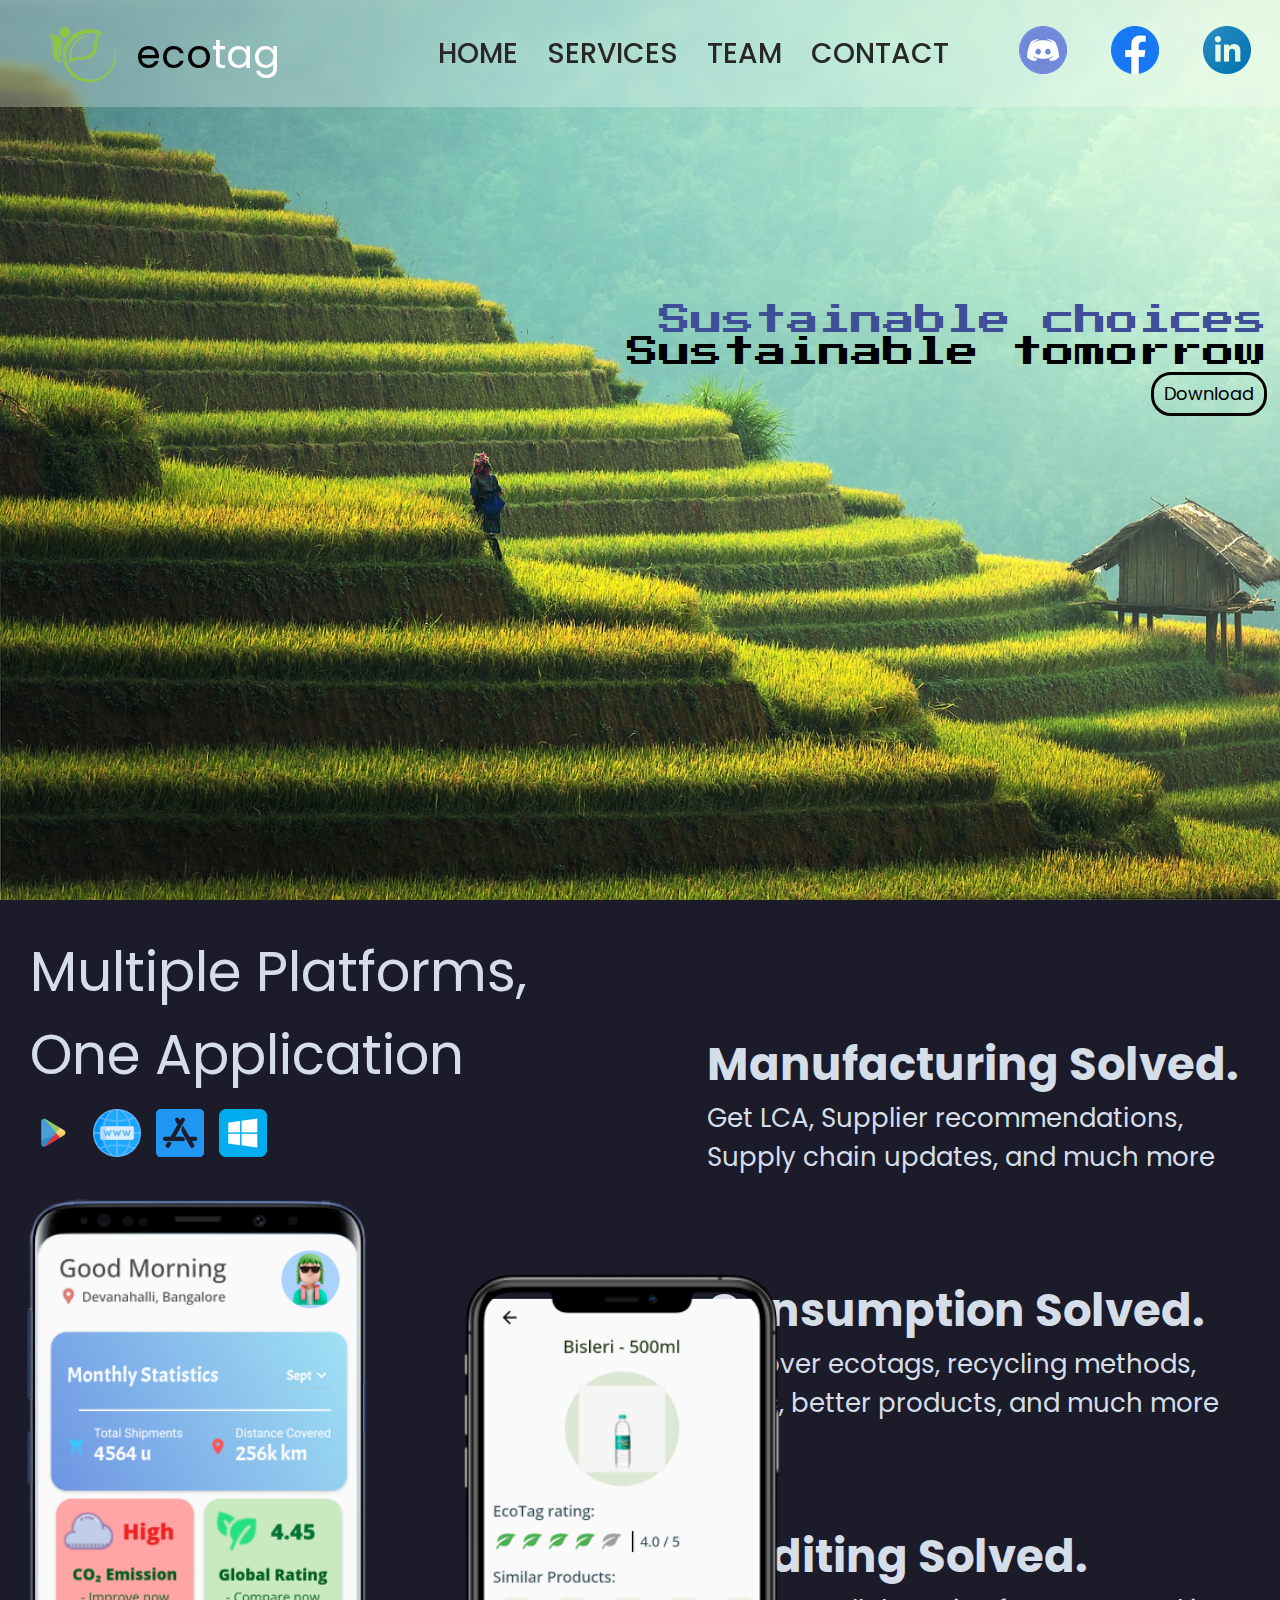
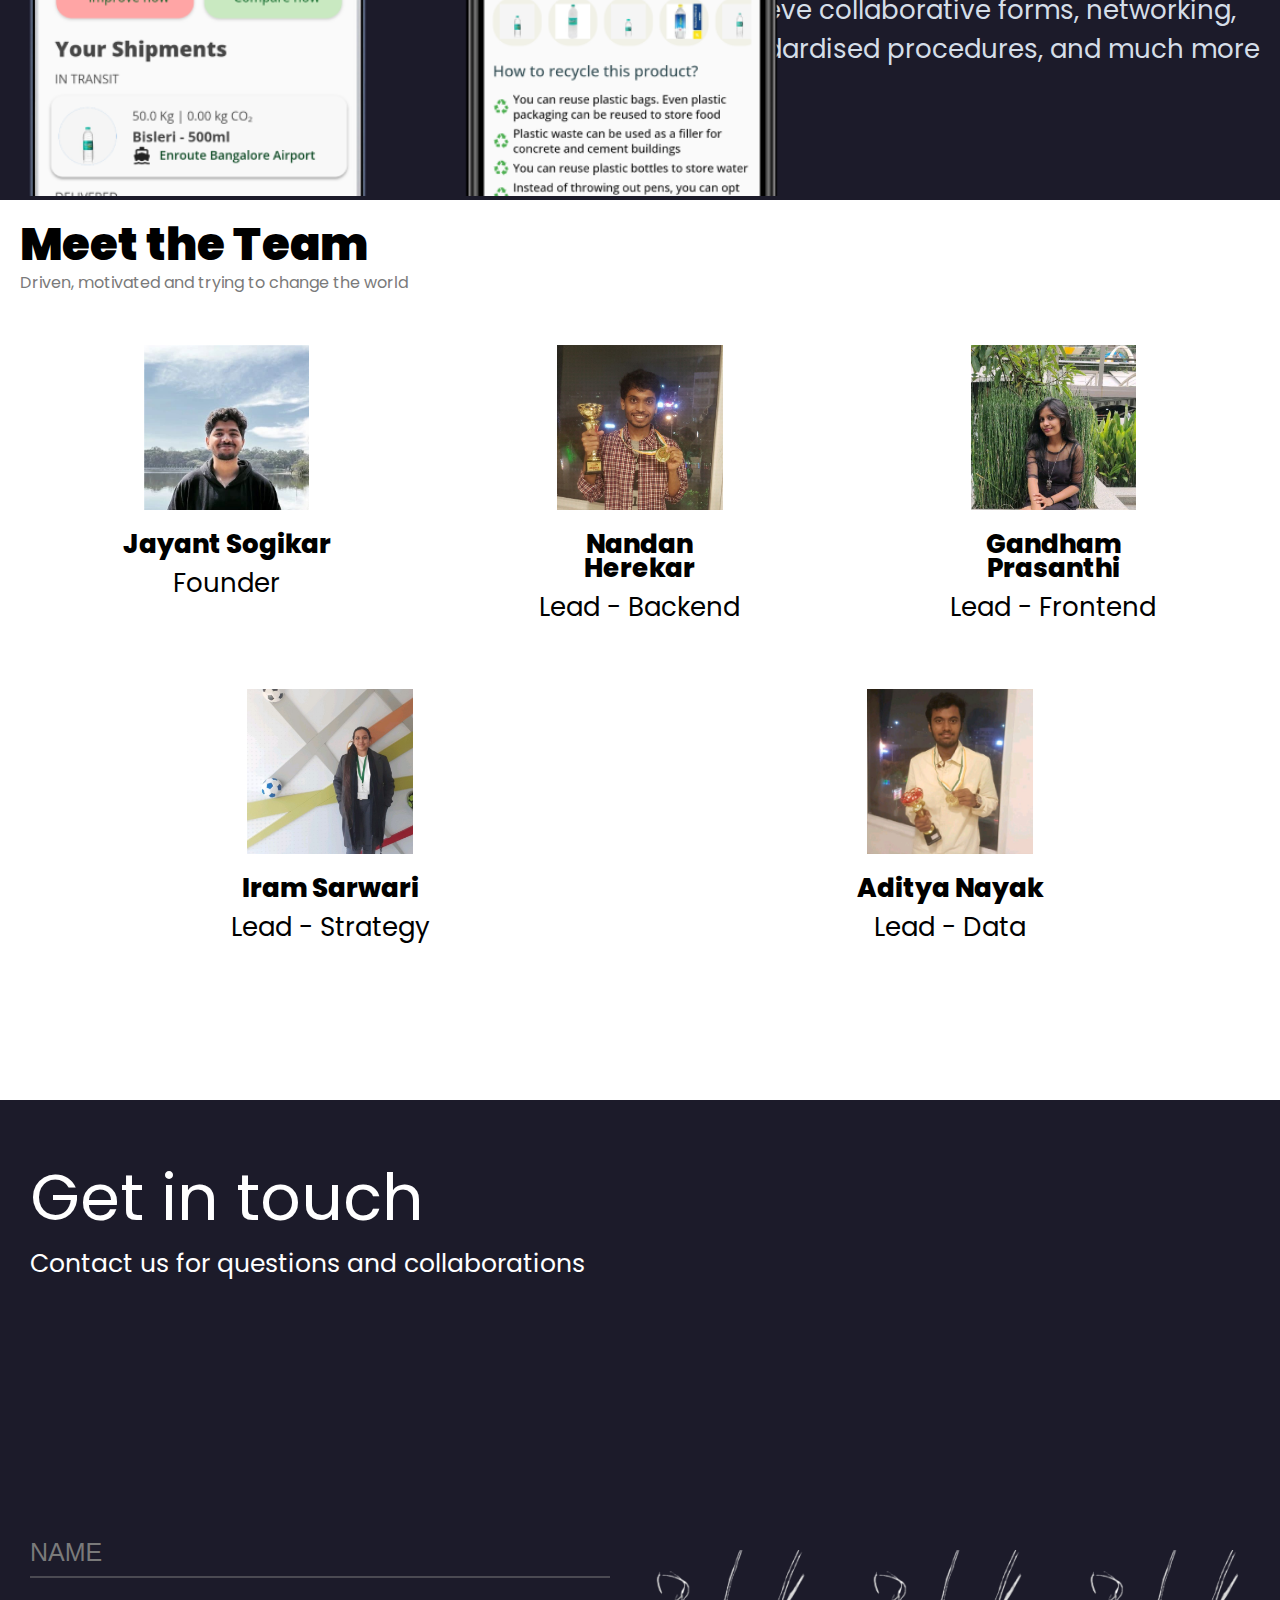
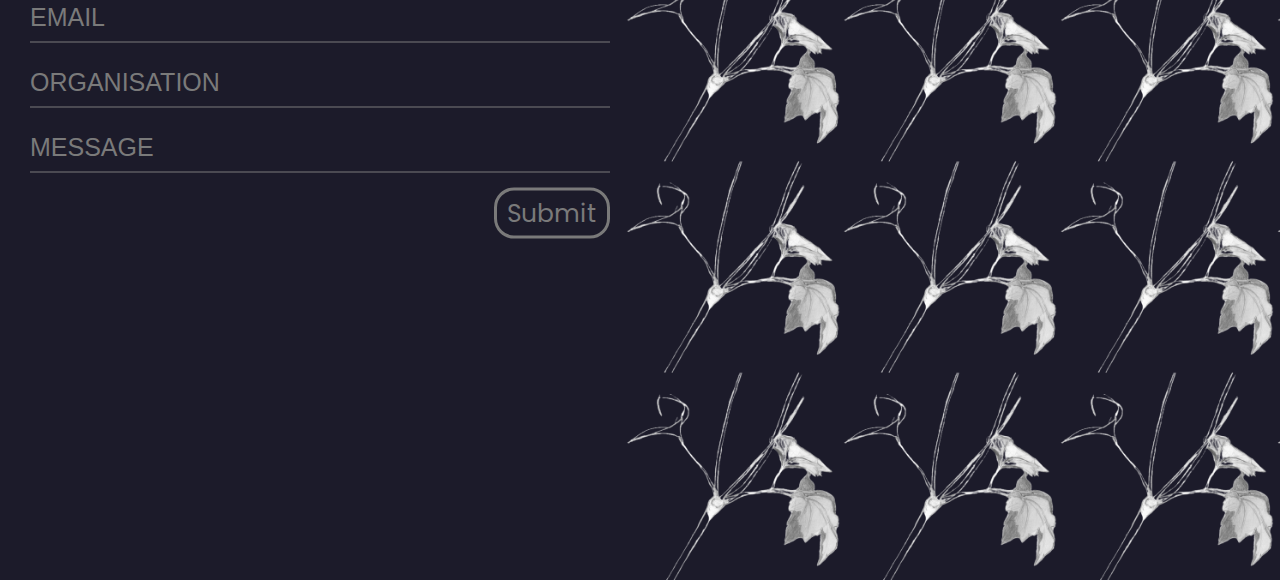
==== index.html @ a2edb891 "Added tweaks to UI" ====
<!DOCTYPE html>
<html lang="en">

<head>
    <meta charset="UTF-8">
    <meta http-equiv="X-UA-Compatible" content="IE=edge">
    <meta name="viewport" content="width=device-width, initial-scale=1.0">
    <link rel="stylesheet" href="style.css">
    <title>Ecotag</title>
    <link href='https://fonts.googleapis.com/css?family=Poppins|Press+Start+2P' rel='stylesheet'>
    <link rel="stylesheet" href="https://cdnjs.cloudflare.com/ajax/libs/font-awesome/6.3.0/css/all.min.css" integrity="sha512-SzlrxWUlpfuzQ+pcUCosxcglQRNAq/DZjVsC0lE40xsADsfeQoEypE+enwcOiGjk/bSuGGKHEyjSoQ1zVisanQ==" crossorigin="anonymous" referrerpolicy="no-referrer" />
</head>
    
<body>
    <nav class="navMenu">
        <div class="logo">
            <img src="assets/logo.png" alt="">
            <p class="brand-title">eco<span>tag</span></p>
        </div>
        <a href="#home">Home</a>
        <a href="#services">Services</a>
        <a href="#team">Team</a>
        <a href="#contact">Contact</a>
        <div class="nav-icons">
            <img src="assets/discord.png">
            <img src="assets/facebook.png">
            <img src="assets/linkedin.png">
        </div>
        <!-- <div class="dot">
            
        </div> -->
    </nav>
    <section id="a" class="section">
    <div id="home">
        <div class="home-container">
            <span>Sustainable choices</span><br />
            Sustainable tomorrow<br>
            <button class="download">Download</button>
        </div>
        <!-- TODO: Download button -->
    </div>
    </section>
    <section id="b" class="section">
    <div id="services">
        <div class="ser-container">
            <div class="serleft">
                <div class="ser-head">
                    Multiple Platforms, <br />
                    One Application
                    <div class="more-icons">
                        <img src="assets/play-store.png" alt="">
                        <img src="assets/www.png" alt="">
                        <img src="assets/app-store-ios.png" alt="">
                        <img src="assets/windows.png" alt="">
                    </div>
                </div>
                <!-- ADD LOGOS -->
                <div class="mobs">
                    <img class="mob1" src="assets/mob1.png" alt="">
                    <img class="mob2" src="assets/mob2.png" alt="">
                </div>
            </div>
            <div class="serright">
                <div class="serpt">
                    <h3>Manufacturing Solved.</h3>
                    <p>Get LCA, Supplier recommendations, <br>
                        Supply chain updates, and much more</p>
                </div>
                <div class="serpt">
                    <h3>Consumption Solved.</h3>
                    <p>Discover ecotags, recycling methods, <br>
                        NGOs, better products, and much more</p>
                </div>
                <div class="serpt">
                    <h3>Auditing Solved.</h3>
                    <p>Achieve collaborative forms, networking, <br>
                        standardised procedures, and much more </p>
                </div>
            </div>
        </div>
    </div>
    </section>
    <section id="c" class="section">
    <div id="team">
        <div class="responsive-container-block outer-container">
            <div class="responsive-container-block inner-container">
                <div class="responsive-cell-block wk-tab-12 wk-mobile-12 wk-desk-4 wk-ipadp-4 headings-container">
                    <p class="text-blk heading-text">
                        Meet the Team
                    </p>
                    <p class="text-blk sub-heading-text">
                        Driven, motivated and trying to change the world
                    </p>
                </div>
                <div class="responsive-cell-block wk-desk-8 wk-ipadp-8 wk-tab-12 wk-mobile-12 team-members-container" align="center">
                    <div class="responsive-cell-block wk-desk-6 wk-ipadp-6 wk-mobile-12 wk-tab-12 card-container">
                        <div class="card">
                            <a href="https://www.linkedin.com/in/jayantsogikar/">
                                <img class="card-img" src="assets/jayant.jpg">
                            </a>
                            <p class="text-blk name">
                                Jayant Sogikar
                            </p>
                            <p class="text-blk position">
                                Founder
                            </p>
                        </div>
                    </div>
                    <div class="responsive-cell-block wk-desk-6 wk-ipadp-6 wk-mobile-12 wk-tab-12 card-container">
                        <div class="card">
                            <a href="https://www.linkedin.com/in/nandanherekar/" target="_blank">
                                <img class="card-img" src="assets/nandan.jpg">
                            </a>
                           
                            <p class="text-blk name">
                                Nandan Herekar
                            </p>
                            <p class="text-blk position">
                                Lead - Backend
                            </p>
                        </div>
                    </div>
                    <div class="responsive-cell-block wk-desk-6 wk-ipadp-6 wk-mobile-12 wk-tab-12 card-container">
                        <div class="card">
                            <a href="https://www.linkedin.com/in/prash2002/" target="_blank">
                                <img class="card-img" src="assets/prasanthi.jpg">
                            </a>
                            <p class="text-blk name">
                                Gandham Prasanthi
                            </p>
                            <p class="text-blk position">
                                Lead - Frontend
                            </p>
                        </div>
                    </div>
                </div>
                <div class="responsive-cell-block wk-desk-8 wk-ipadp-8 wk-tab-12 wk-mobile-12 team-members-container" align="center">
                    <div class="responsive-cell-block wk-desk-6 wk-ipadp-6 wk-mobile-12 wk-tab-12 card-container">
                        <div class="card">
                            <a href="https://www.linkedin.com/in/iram-sarwari-99b4491a0/" target="_blank">
                                <img class="card-img" src="assets/iram.jpg">
                            </a>
                            <p class="text-blk name">
                                Iram Sarwari
                            </p>
                            <p class="text-blk position">
                                Lead - Strategy
                            </p>
                        </div>
                    </div>
                    <div class="responsive-cell-block wk-desk-6 wk-ipadp-6 wk-mobile-12 wk-tab-12 card-container">
                        <div class="card">
                            <a href="https://www.linkedin.com/in/aditya-nayak-6532b9218/" target="_blank">
                                <img class="card-img" src="assets/aditya.jpg">
                            </a>
                            <p class="text-blk name">
                                Aditya Nayak
                            </p>
                            <p class="text-blk position">
                                Lead - Data
                            </p>
                        </div>
                    </div>
                </div>
            </div>
        </div>
    </div>
    </section>
    <section id="d" class="section">
    <div id="contact">
        <div class="conleft">
            <div class="conhead">Get in touch</div>
            <div class="consub">Contact us for questions and collaborations</div>
            <div class="app-form">
                <div class="app-form-group">
                    <input class="app-form-control" placeholder="NAME">
                </div>
                <div class="app-form-group">
                    <input class="app-form-control" placeholder="EMAIL">
                </div>
                <div class="app-form-group">
                    <input class="app-form-control" placeholder="ORGANISATION">
                </div>
                <div class="app-form-group message">
                    <input class="app-form-control" placeholder="MESSAGE">
                </div>
                <div class="app-form-group buttons">
                    <button class="app-form-button">Submit</button>
                </div>
            </div>
        </div>
        <div class="conright">
            <img src="assets/plant.png" alt="">
        </div>
    </div>
    </section>
    <script>
        const sections = document.querySelectorAll(".section");
        let currentSectionIndex = 0;

        function scrollToNextSection() {
            if (currentSectionIndex === sections.length - 1) return;
            console.log("Hi");
            console.log(currentSectionIndex);
            currentSectionIndex++;
            sections[currentSectionIndex].scrollIntoView({
                behavior: "inline"
            });
        }

        window.addEventListener("wheel", event => {
            const deltaY = event.deltaY;

            if (deltaY > 0) {
                scrollToNextSection();
            }
        });
    </script>
</body>

</html>
---- style.css ----
@import url("https://fonts.googleapis.com/css2?family=Montserrat:wght@400;500;600;700&display=swap");
* {
  margin: 0;
  padding: 0;
  -webkit-box-sizing: border-box;
  box-sizing: border-box;
}

body {
  /* background: #272727; */
  font-family: "Montserrat", sans-serif;
}
.navMenu {
    position: fixed;
    top: 0;
    width: 100%;
    display: flex;
    justify-content: space-evenly;
    align-items: center;
    background: rgba(255,255,255, 0.25);
    z-index: 10;
    backdrop-filter: blur(6px);
    font-family: 'Poppins';
}

.logo{
    display: flex;
    align-items: center;
    margin-right: 10%;
    
}
.section {
  height: 100vh;
}
.brand-title{
    font-size: 40px;
}

.brand-title span{
    color: white;
}

.nav-icons{
  
}

.nav-icons img{
  padding-left: 40px;
}

.navMenu a {
  
  color: #272727;
  text-decoration: none;
  font-size: 28px;
  text-transform: uppercase;
  font-weight: 500;
  -webkit-transition: all 0.2s ease-in-out;
  transition: all 0.2s ease-in-out;
}

.navMenu a:hover {
  color: #fddb3a;
}

.navMenu .dot {
  width: 55px;
  height: 55px;
  background: #fddb3a;
  border-radius: 50%;
  opacity: 0;
  -webkit-transform: translateX(30px);
  transform: translateX(30px);
  -webkit-transition: all 0.2s ease-in-out;
  transition: all 0.2s ease-in-out;
}


.navMenu a:nth-child(1):hover ~ .dot {
  -webkit-transform: translateX(30px);
  transform: translateX(30px);
  -webkit-transition: all 0.2s ease-in-out;
  transition: all 0.2s ease-in-out;
  opacity: 1;
}

.navMenu a:nth-child(2):hover ~ .dot {
  -webkit-transform: translateX(110px);
  transform: translateX(110px);
  -webkit-transition: all 0.2s ease-in-out;
  transition: all 0.2s ease-in-out;
  opacity: 1;
}

.navMenu a:nth-child(3):hover ~ .dot {
  -webkit-transform: translateX(200px);
  transform: translateX(200px);
  -webkit-transition: all 0.2s ease-in-out;
  transition: all 0.2s ease-in-out;
  opacity: 1;
}

.navMenu a:nth-child(4):hover ~ .dot {
  -webkit-transform: translateX(285px);
  transform: translateX(285px);
  -webkit-transition: all 0.2s ease-in-out;
  transition: all 0.2s ease-in-out;
  opacity: 1;
}

#home{
    background-image: url("assets/agriculture-1807581_1920.jpeg");
    background-repeat: no-repeat;
    background-size: cover;
    height: 100vh;
}

.home-container{
 position: relative;
  top: 40%;
  text-align: right;
  padding-right: 1%;
  /* left: 10%; */
  color: black;
  font-size:2.5vw;
  -webkit-transform: translateY(-50%);
  -ms-transform: translateY(-50%);
  transform: translateY(-50%);
  font-family: 'Press Start 2P';
}
.home-container span{
  color: #3E4F97;
}

.download{
  transition: all .5s ease;
    color: #000000;
    border: 3px solid rgb(0, 0, 0);
    font-family: "Poppins";
    text-align: center;
    line-height: 1;
    font-size: 1.4vw;
    background-color : transparent;
    padding: 10px;
    outline: none;
    border-radius: 20px;
}
.download:hover {
  color: #001F3F;
  background-color: #fff;
}

#services{
    color: #D5DEE8;
    background: #1C1B2A;
    position: relative;
}

.ser-head{
    padding: 30px;
    font-size: 55px;
    font-family: 'Poppins';
}

.more-icons img{
  height: 48px;
  width: 48px;
}

.ser-container{
    
    height: 100vh;
    display: flex;
    justify-content: space-between;
    /* align-items: center; */
}


.mobs{
    position: absolute;
    left: 0;
    bottom: 0;
}

.mob1{
    height: 70vh;
}

.mob2{
    height: 60vh;
}

.serright{
   display: flex;
    justify-content: center;
    height: 100%;
    flex-direction: column;
    font-family: 'Poppins';
}

.serpt{
    padding: 50px 20px;
}

.serpt h3{
  font-size: 45px;
}

.serpt p{
  font-size: 26px;
}

#team{
    background: white;
    font-family: 'Poppins';
    height: 100vh;

}

#contact{
    background: #1C1B2A;
    height: 120vh;
    color: white;
    display: flex;
    position: relative;
    font-family: 'Poppins';
}

.conleft{
    width: 50%;
    padding: 50px 30px;
    height: 100vh;
}

.conhead{
    font-size: 64px;
}
.consub{
  font-size: 25px;
}

.app-form{
   position: relative;
  top: 50%;
  -webkit-transform: translateY(-50%);
  -ms-transform: translateY(-50%);
  transform: translateY(-50%);
  font-size: 25px;
}

.app-form-group {
  margin-bottom: 15px;
}

/* .app-form-group.message {
  margin-top: 40px;
} */

.app-form-group.buttons {
  margin-bottom: 0;
  text-align: right;
}

.app-form-control {
  width: 100%;
  padding: 10px 0;
  background: none;
  border: none;
  border-bottom: 1px solid #7A7A7A;
  color: #ddd;
  font-size: 25px;
  text-transform: uppercase;
  outline: none;
  transition: border-color .2s;
}

.app-form-control::placeholder {
  color: #7A7A7A;
}

.app-form-control:focus {
  border-bottom-color: #ddd;
}

.app-form-button {
  transition: all .5s ease;
  color: #7A7A7A;
  border: 3px solid #7A7A7A;
  font-family: "Poppins";
  text-align: center;
  line-height: 1;
  font-size: 25px;
  background-color : transparent;
  padding: 10px;
  outline: none;
  border-radius: 20px;
}
.app-form-button:hover {
color: #001F3F;
background-color: #7A7A7A;
}


.conright img{
    height: 70vh;
    position: absolute;
    right: 0;
    bottom: 0;
}


.text-blk {
  padding: 10px;
  line-height: 25px;
}

.responsive-cell-block {
  min-height: 75px;
  display:table;
}

.responsive-container-block {
  min-height: 75px;
  display:table-cell;
  width: 75%;
  padding: 10px;
  margin-top: 0px;
  margin-bottom: 0px;
}

.outer-container {
  width: 100vw;
  height:100vh;
}

.inner-container {
  width: 100vw;
  padding: 10px;
  margin-top: 50px auto;
}

.heading-text {
  font-size: 45px;
  line-height: 50px;
  font-weight: 900;
  display: flex;
  flex-direction: column;
  padding: 0px;
}

.sub-heading-text {
  line-height: 26px;
  color: rgb(122, 122, 122);
  padding: 0px;
  margin-bottom: 10%;
}

.name {
  font-size: 26px;
  font-weight: 800;
  line-height: 24px;
  padding-top: 15px;
  padding-right: 10px;
  padding-bottom: 5px;
  text-align: center;
}

.position {
  font-size: 26px;
  line-height: 24px;
  padding-top: 10px;
  padding-right: 10px;
  padding-bottom: 10px;
  text-align: center;
}

.card {
  width: 20vw;
  display: block;
  flex-direction: column;
  align-items: center;
  padding: 10px;
}

.card-img {
  width: 70%;
  height: 70%;
  margin-top: 0px;
  margin-bottom: 0px;
  max-width: 300px;
}

.card-container {
  display: inline-block;
  margin-bottom: 40px;
}

.headings-container {
  padding-right: 10px;
}

.team-members-container {
  display: flex;
  flex-wrap: wrap;
  justify-content: space-around;
}

@media (max-width: 1024px) {
  .name {
    padding-top: 10px;
    padding-right: 10px;
    padding-bottom: 5px;

  }

  .position {
    padding-right: 10px;
    padding-bottom: 10px;
  }

  .card-img {
    width: 100%;
    min-width: 100%;
    height: 250px;
    min-height: 230px;
    max-height: 230px;
  }
}
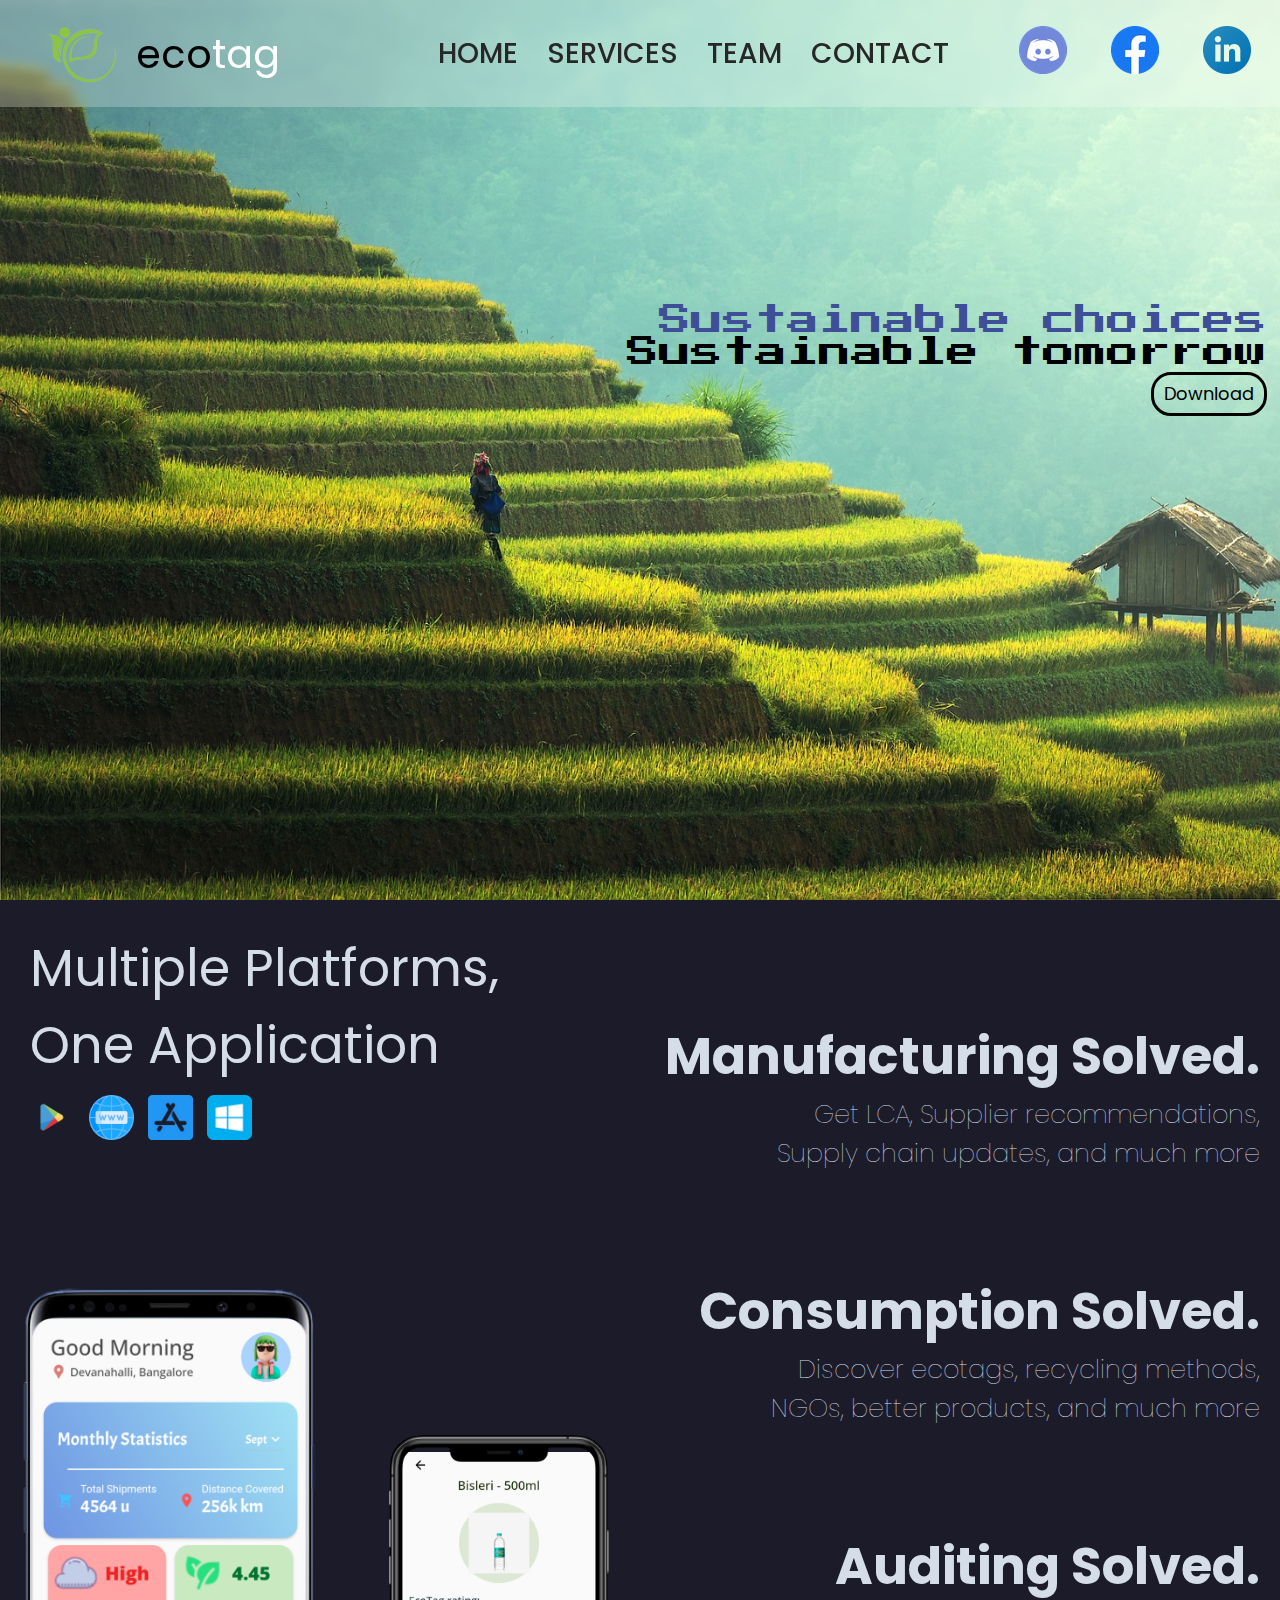
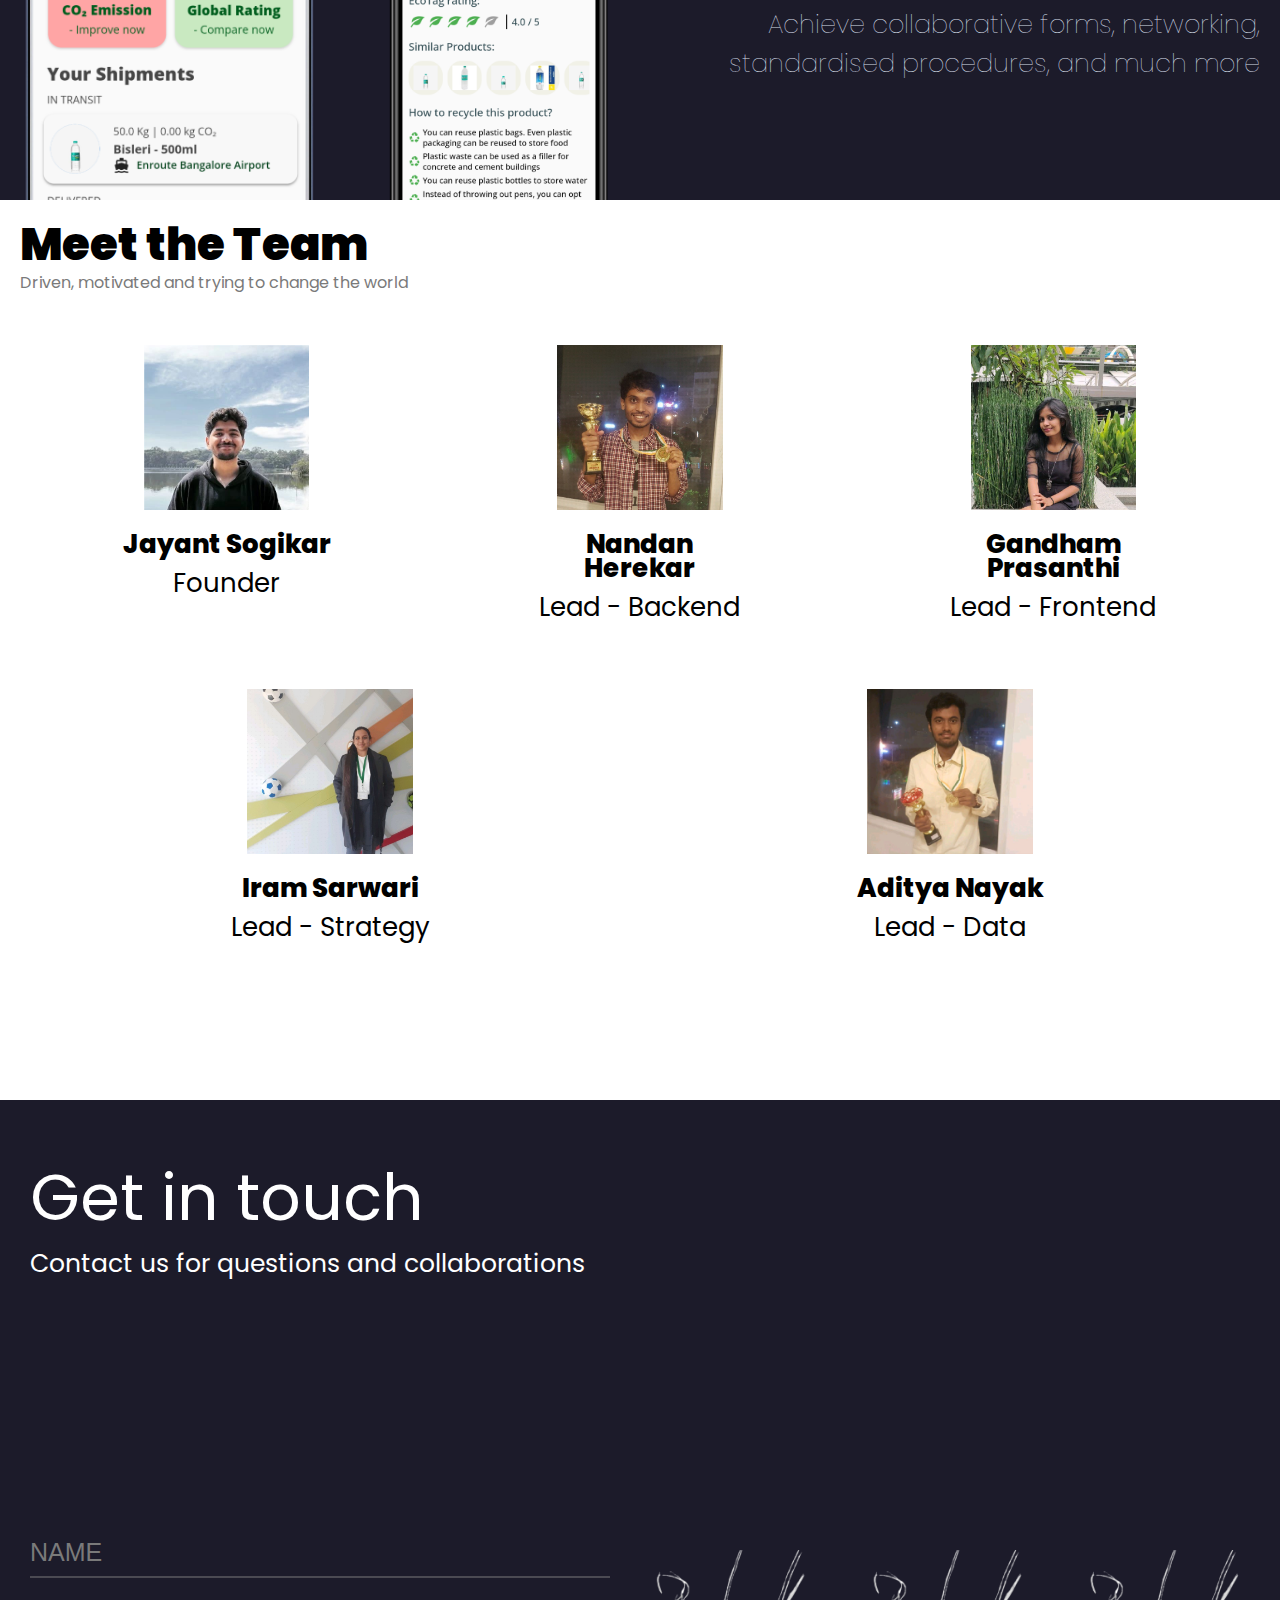
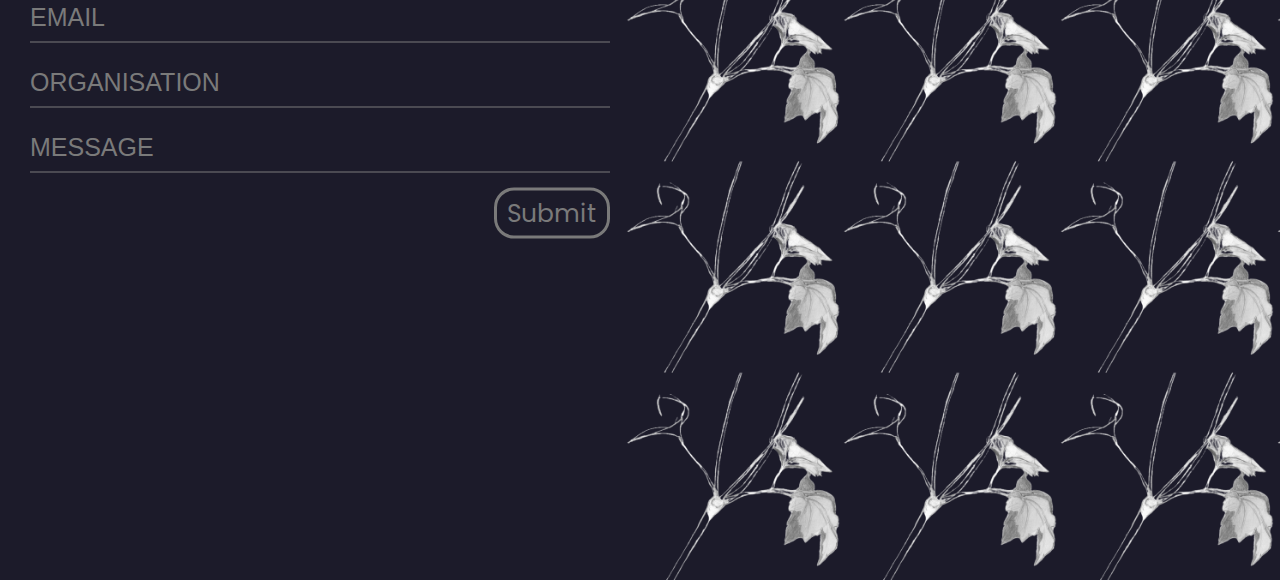
==== commit f3e59afa: "Made services scalable" ====
--- a/index.html
+++ b/index.html
@@ -8,6 +8,7 @@
     <link rel="stylesheet" href="style.css">
     <title>Ecotag</title>
     <link href='https://fonts.googleapis.com/css?family=Poppins|Press+Start+2P' rel='stylesheet'>
+    <link href='https://fonts.googleapis.com/css?family=Poppins:100' rel='stylesheet'>
     <link rel="stylesheet" href="https://cdnjs.cloudflare.com/ajax/libs/font-awesome/6.3.0/css/all.min.css" integrity="sha512-SzlrxWUlpfuzQ+pcUCosxcglQRNAq/DZjVsC0lE40xsADsfeQoEypE+enwcOiGjk/bSuGGKHEyjSoQ1zVisanQ==" crossorigin="anonymous" referrerpolicy="no-referrer" />
 </head>
     
@@ -56,12 +57,12 @@
                 </div>
                 <!-- ADD LOGOS -->
                 <div class="mobs">
-                    <img class="mob1" src="assets/mob1.png" alt="">
-                    <img class="mob2" src="assets/mob2.png" alt="">
+                    <img class="mob1" src="assets/mob1.png" alt="" align="bottom">
+                    <img class="mob2" src="assets/mob2.png" alt="" align="bottom">
                 </div>
             </div>
             <div class="serright">
-                <div class="serpt">
+                <div class="serpt" >
                     <h3>Manufacturing Solved.</h3>
                     <p>Get LCA, Supplier recommendations, <br>
                         Supply chain updates, and much more</p>
--- a/style.css
+++ b/style.css
@@ -158,13 +158,13 @@
 
 .ser-head{
     padding: 30px;
-    font-size: 55px;
+    font-size: 4vw;
     font-family: 'Poppins';
 }
 
 .more-icons img{
-  height: 48px;
-  width: 48px;
+  height: 5vh;
+  width: 5vh;
 }
 
 .ser-container{
@@ -178,16 +178,19 @@
 
 .mobs{
     position: absolute;
+    height: 60%;
     left: 0;
     bottom: 0;
+    display: table-cell;
+    vertical-align: bottom;
 }
 
 .mob1{
-    height: 70vh;
+    height: 100%;
 }
 
 .mob2{
-    height: 60vh;
+    height: 70%;
 }
 
 .serright{
@@ -203,11 +206,14 @@
 }
 
 .serpt h3{
-  font-size: 45px;
+  font-size: 4vw;
+  text-align: right;
 }
 
 .serpt p{
-  font-size: 26px;
+  font-size: 2vw;
+  text-align: right;
+  font-weight: 100;
 }
 
 #team{
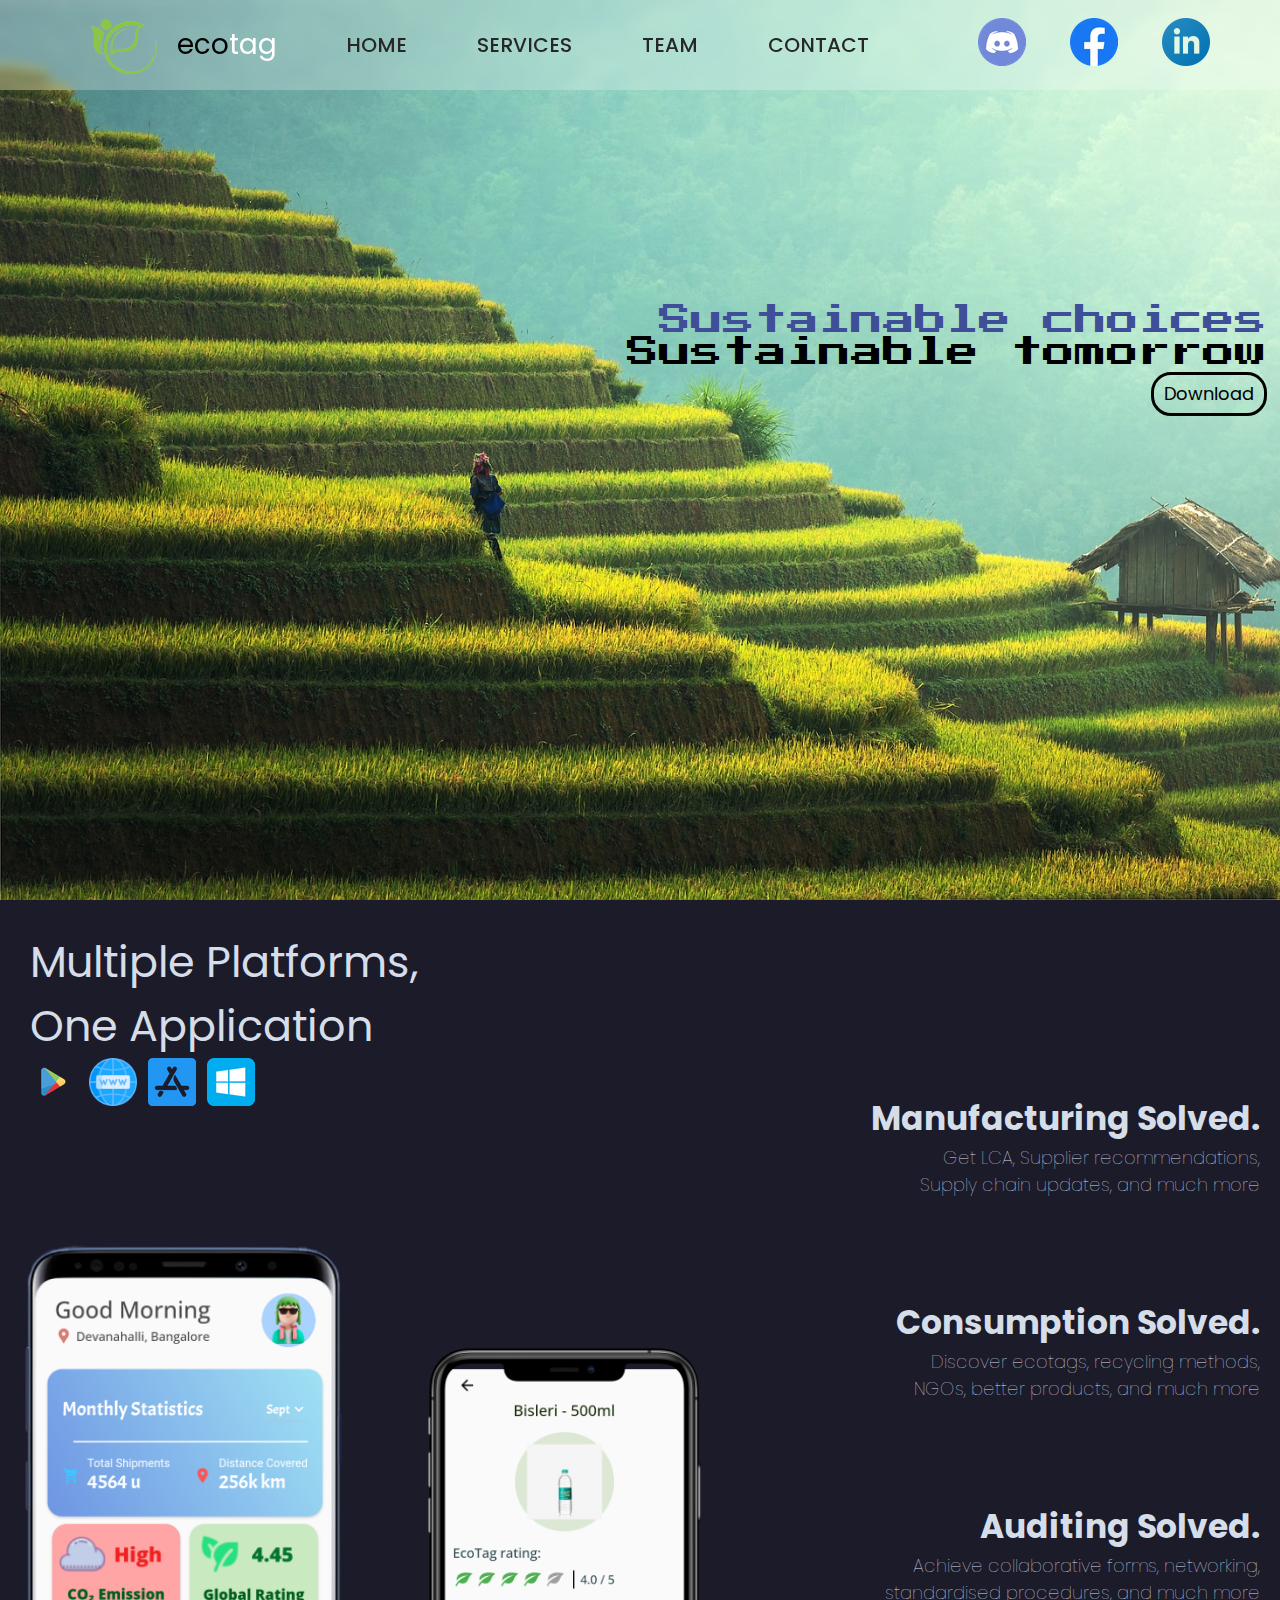
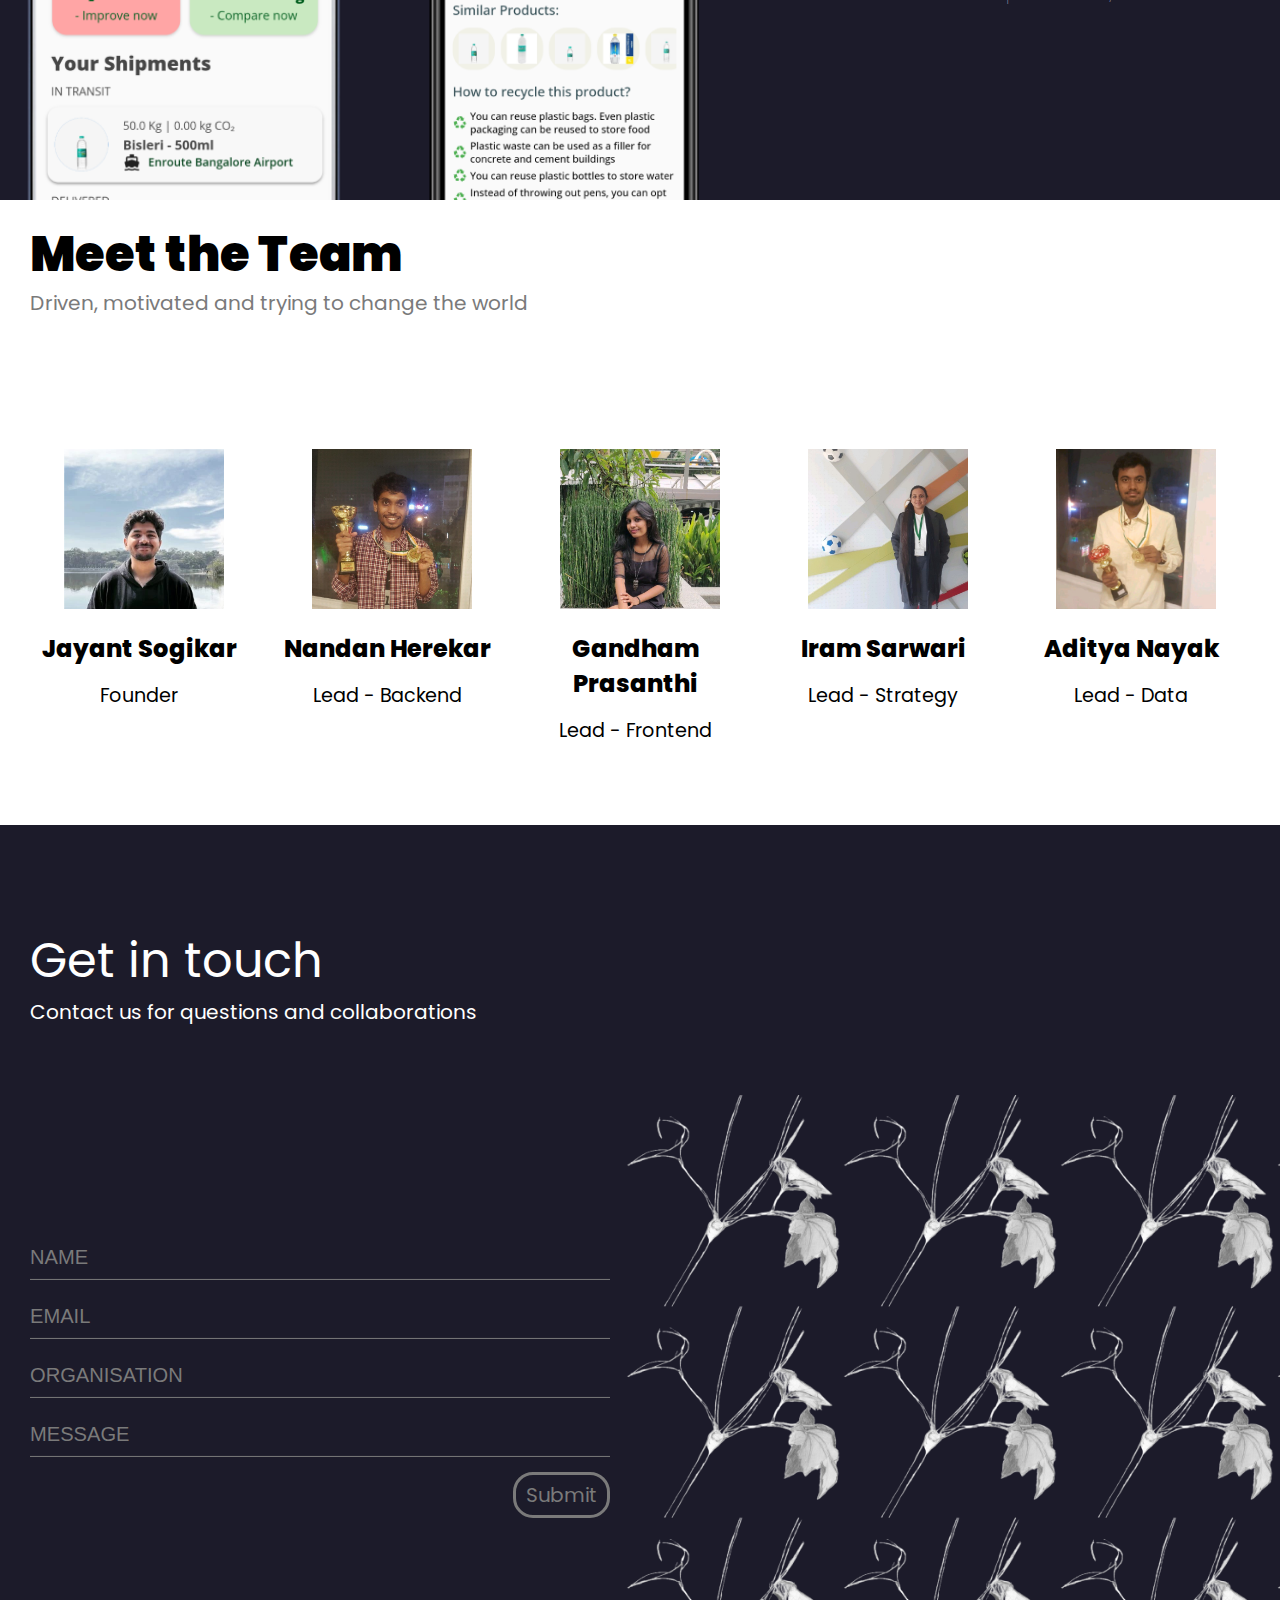
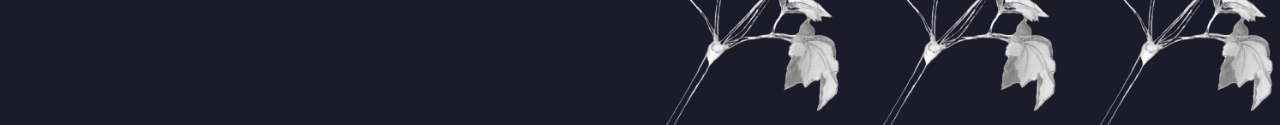
==== commit 13efad85: "resize responsive" ====
--- a/index.html
+++ b/index.html
@@ -9,9 +9,11 @@
     <title>Ecotag</title>
     <link href='https://fonts.googleapis.com/css?family=Poppins|Press+Start+2P' rel='stylesheet'>
     <link href='https://fonts.googleapis.com/css?family=Poppins:100' rel='stylesheet'>
-    <link rel="stylesheet" href="https://cdnjs.cloudflare.com/ajax/libs/font-awesome/6.3.0/css/all.min.css" integrity="sha512-SzlrxWUlpfuzQ+pcUCosxcglQRNAq/DZjVsC0lE40xsADsfeQoEypE+enwcOiGjk/bSuGGKHEyjSoQ1zVisanQ==" crossorigin="anonymous" referrerpolicy="no-referrer" />
+    <link rel="stylesheet" href="https://cdnjs.cloudflare.com/ajax/libs/font-awesome/6.3.0/css/all.min.css"
+        integrity="sha512-SzlrxWUlpfuzQ+pcUCosxcglQRNAq/DZjVsC0lE40xsADsfeQoEypE+enwcOiGjk/bSuGGKHEyjSoQ1zVisanQ=="
+        crossorigin="anonymous" referrerpolicy="no-referrer" />
 </head>
-    
+
 <body>
     <nav class="navMenu">
         <div class="logo">
@@ -32,168 +34,172 @@
         </div> -->
     </nav>
     <section id="a" class="section">
-    <div id="home">
-        <div class="home-container">
-            <span>Sustainable choices</span><br />
-            Sustainable tomorrow<br>
-            <button class="download">Download</button>
-        </div>
-        <!-- TODO: Download button -->
-    </div>
+        <div id="home">
+            <div class="home-container">
+                <span>Sustainable choices</span><br />
+                Sustainable tomorrow<br>
+                <button class="download">Download</button>
+            </div>
+            <!-- TODO: Download button -->
+        </div>
     </section>
     <section id="b" class="section">
-    <div id="services">
-        <div class="ser-container">
-            <div class="serleft">
-                <div class="ser-head">
-                    Multiple Platforms, <br />
-                    One Application
-                    <div class="more-icons">
-                        <img src="assets/play-store.png" alt="">
-                        <img src="assets/www.png" alt="">
-                        <img src="assets/app-store-ios.png" alt="">
-                        <img src="assets/windows.png" alt="">
-                    </div>
-                </div>
-                <!-- ADD LOGOS -->
-                <div class="mobs">
-                    <img class="mob1" src="assets/mob1.png" alt="" align="bottom">
-                    <img class="mob2" src="assets/mob2.png" alt="" align="bottom">
-                </div>
-            </div>
-            <div class="serright">
-                <div class="serpt" >
-                    <h3>Manufacturing Solved.</h3>
-                    <p>Get LCA, Supplier recommendations, <br>
-                        Supply chain updates, and much more</p>
-                </div>
-                <div class="serpt">
-                    <h3>Consumption Solved.</h3>
-                    <p>Discover ecotags, recycling methods, <br>
-                        NGOs, better products, and much more</p>
-                </div>
-                <div class="serpt">
-                    <h3>Auditing Solved.</h3>
-                    <p>Achieve collaborative forms, networking, <br>
-                        standardised procedures, and much more </p>
-                </div>
-            </div>
-        </div>
-    </div>
+        <div id="services">
+            <div class="ser-container">
+                <div class="serleft">
+                    <div class="ser-head">
+                        Multiple Platforms, <br />
+                        One Application
+                        <div class="more-icons">
+                            <img src="assets/play-store.png" alt="">
+                            <img src="assets/www.png" alt="">
+                            <img src="assets/app-store-ios.png" alt="">
+                            <img src="assets/windows.png" alt="">
+                        </div>
+                    </div>
+                    <!-- ADD LOGOS -->
+                    <div class="mobs">
+                        <img class="mob1" src="assets/mob1.png" alt="" align="bottom">
+                        <img class="mob2" src="assets/mob2.png" alt="" align="bottom">
+                    </div>
+                </div>
+                <div class="serright">
+                    <div class="serpt">
+                        <h3>Manufacturing Solved.</h3>
+                        <p>Get LCA, Supplier recommendations, <br>
+                            Supply chain updates, and much more</p>
+                    </div>
+                    <div class="serpt">
+                        <h3>Consumption Solved.</h3>
+                        <p>Discover ecotags, recycling methods, <br>
+                            NGOs, better products, and much more</p>
+                    </div>
+                    <div class="serpt">
+                        <h3>Auditing Solved.</h3>
+                        <p>Achieve collaborative forms, networking, <br>
+                            standardised procedures, and much more </p>
+                    </div>
+                </div>
+            </div>
+        </div>
     </section>
     <section id="c" class="section">
-    <div id="team">
-        <div class="responsive-container-block outer-container">
-            <div class="responsive-container-block inner-container">
-                <div class="responsive-cell-block wk-tab-12 wk-mobile-12 wk-desk-4 wk-ipadp-4 headings-container">
-                    <p class="text-blk heading-text">
-                        Meet the Team
-                    </p>
-                    <p class="text-blk sub-heading-text">
-                        Driven, motivated and trying to change the world
-                    </p>
-                </div>
-                <div class="responsive-cell-block wk-desk-8 wk-ipadp-8 wk-tab-12 wk-mobile-12 team-members-container" align="center">
-                    <div class="responsive-cell-block wk-desk-6 wk-ipadp-6 wk-mobile-12 wk-tab-12 card-container">
-                        <div class="card">
-                            <a href="https://www.linkedin.com/in/jayantsogikar/">
-                                <img class="card-img" src="assets/jayant.jpg">
-                            </a>
-                            <p class="text-blk name">
-                                Jayant Sogikar
-                            </p>
-                            <p class="text-blk position">
-                                Founder
-                            </p>
-                        </div>
-                    </div>
-                    <div class="responsive-cell-block wk-desk-6 wk-ipadp-6 wk-mobile-12 wk-tab-12 card-container">
-                        <div class="card">
-                            <a href="https://www.linkedin.com/in/nandanherekar/" target="_blank">
-                                <img class="card-img" src="assets/nandan.jpg">
-                            </a>
-                           
-                            <p class="text-blk name">
-                                Nandan Herekar
-                            </p>
-                            <p class="text-blk position">
-                                Lead - Backend
-                            </p>
-                        </div>
-                    </div>
-                    <div class="responsive-cell-block wk-desk-6 wk-ipadp-6 wk-mobile-12 wk-tab-12 card-container">
-                        <div class="card">
-                            <a href="https://www.linkedin.com/in/prash2002/" target="_blank">
-                                <img class="card-img" src="assets/prasanthi.jpg">
-                            </a>
-                            <p class="text-blk name">
-                                Gandham Prasanthi
-                            </p>
-                            <p class="text-blk position">
-                                Lead - Frontend
-                            </p>
-                        </div>
-                    </div>
-                </div>
-                <div class="responsive-cell-block wk-desk-8 wk-ipadp-8 wk-tab-12 wk-mobile-12 team-members-container" align="center">
-                    <div class="responsive-cell-block wk-desk-6 wk-ipadp-6 wk-mobile-12 wk-tab-12 card-container">
-                        <div class="card">
-                            <a href="https://www.linkedin.com/in/iram-sarwari-99b4491a0/" target="_blank">
-                                <img class="card-img" src="assets/iram.jpg">
-                            </a>
-                            <p class="text-blk name">
-                                Iram Sarwari
-                            </p>
-                            <p class="text-blk position">
-                                Lead - Strategy
-                            </p>
-                        </div>
-                    </div>
-                    <div class="responsive-cell-block wk-desk-6 wk-ipadp-6 wk-mobile-12 wk-tab-12 card-container">
-                        <div class="card">
-                            <a href="https://www.linkedin.com/in/aditya-nayak-6532b9218/" target="_blank">
-                                <img class="card-img" src="assets/aditya.jpg">
-                            </a>
-                            <p class="text-blk name">
-                                Aditya Nayak
-                            </p>
-                            <p class="text-blk position">
-                                Lead - Data
-                            </p>
-                        </div>
-                    </div>
-                </div>
-            </div>
-        </div>
-    </div>
+        <div id="team">
+            <div class="responsive-container-block outer-container">
+                <div class="responsive-container-block inner-container">
+                    <div class="headings-container">
+                        <p class="text-blk heading-text">
+                            Meet the Team
+                        </p>
+                        <p class="text-blk sub-heading-text">
+                            Driven, motivated and trying to change the world
+                        </p>
+                    </div>
+                    <div class="  team-members-container" align="center">
+                        <div class=" card-container">
+                            <div class="card">
+                                <a href="https://www.linkedin.com/in/jayantsogikar/">
+                                    <img class="card-img" src="assets/jayant.jpg">
+                                </a>
+                                <p class="text-blk name">
+                                    Jayant Sogikar
+                                </p>
+                                <p class="text-blk position">
+                                    Founder
+                                </p>
+                            </div>
+                        </div>
+                        <div class=" card-container">
+                            <div class="card">
+                                <a href="https://www.linkedin.com/in/nandanherekar/" target="_blank">
+                                    <img class="card-img" src="assets/nandan.jpg">
+                                </a>
+
+                                <p class="text-blk name">
+                                    Nandan Herekar
+                                </p>
+                                <p class="text-blk position">
+                                    Lead - Backend
+                                </p>
+                            </div>
+                        </div>
+                        <div class=" card-container">
+                            <div class="card">
+                                <a href="https://www.linkedin.com/in/prash2002/" target="_blank">
+                                    <img class="card-img" src="assets/prasanthi.jpg">
+                                </a>
+                                <p class="text-blk name">
+                                    Gandham Prasanthi
+                                </p>
+                                <p class="text-blk position">
+                                    Lead - Frontend
+                                </p>
+                            </div>
+                        </div>
+                        <div class=" card-container">
+
+                            <div class="card">
+                                <a href="https://www.linkedin.com/in/iram-sarwari-99b4491a0/" target="_blank">
+                                    <img class="card-img" src="assets/iram.jpg">
+                                </a>
+                                <p class="text-blk name">
+                                    Iram Sarwari
+                                </p>
+                                <p class="text-blk position">
+                                    Lead - Strategy
+                                </p>
+                            </div>
+                        </div>
+                        <div class=" card-container">
+                            <div class="card">
+                                <a href="https://www.linkedin.com/in/aditya-nayak-6532b9218/" target="_blank">
+                                    <img class="card-img" src="assets/aditya.jpg">
+                                </a>
+                                <p class="text-blk name">
+                                    Aditya Nayak
+                                </p>
+                                <p class="text-blk position">
+                                    Lead - Data
+                                </p>
+                            </div>
+                        </div>
+                    </div>
+
+                    <!-- <div class="  team-members-container"
+                    align="center">
+                    
+                    </div>
+                </div> -->
+                </div>
+            </div>
     </section>
     <section id="d" class="section">
-    <div id="contact">
-        <div class="conleft">
-            <div class="conhead">Get in touch</div>
-            <div class="consub">Contact us for questions and collaborations</div>
-            <div class="app-form">
-                <div class="app-form-group">
-                    <input class="app-form-control" placeholder="NAME">
-                </div>
-                <div class="app-form-group">
-                    <input class="app-form-control" placeholder="EMAIL">
-                </div>
-                <div class="app-form-group">
-                    <input class="app-form-control" placeholder="ORGANISATION">
-                </div>
-                <div class="app-form-group message">
-                    <input class="app-form-control" placeholder="MESSAGE">
-                </div>
-                <div class="app-form-group buttons">
-                    <button class="app-form-button">Submit</button>
-                </div>
-            </div>
-        </div>
-        <div class="conright">
-            <img src="assets/plant.png" alt="">
-        </div>
-    </div>
+        <div id="contact">
+            <div class="conleft">
+                <div class="conhead">Get in touch</div>
+                <div class="consub">Contact us for questions and collaborations</div>
+                <div class="app-form">
+                    <div class="app-form-group">
+                        <input class="app-form-control" placeholder="NAME">
+                    </div>
+                    <div class="app-form-group">
+                        <input class="app-form-control" placeholder="EMAIL">
+                    </div>
+                    <div class="app-form-group">
+                        <input class="app-form-control" placeholder="ORGANISATION">
+                    </div>
+                    <div class="app-form-group message">
+                        <input class="app-form-control" placeholder="MESSAGE">
+                    </div>
+                    <div class="app-form-group buttons">
+                        <button class="app-form-button">Submit</button>
+                    </div>
+                </div>
+            </div>
+            <div class="conright">
+                <img src="assets/plant.png" alt="">
+            </div>
+        </div>
     </section>
     <script>
         const sections = document.querySelectorAll(".section");
--- a/style.css
+++ b/style.css
@@ -11,6 +11,7 @@
   font-family: "Montserrat", sans-serif;
 }
 .navMenu {
+  height: 10%;
     position: fixed;
     top: 0;
     width: 100%;
@@ -26,14 +27,14 @@
 .logo{
     display: flex;
     align-items: center;
-    margin-right: 10%;
     
-}
-.section {
+    
+}
+/* .section {
   height: 100vh;
-}
+} */
 .brand-title{
-    font-size: 40px;
+    font-size: calc(15px + 1vw);
 }
 
 .brand-title span{
@@ -41,10 +42,11 @@
 }
 
 .nav-icons{
+}
+
+.nav-icons img{
+
   
-}
-
-.nav-icons img{
   padding-left: 40px;
 }
 
@@ -52,7 +54,7 @@
   
   color: #272727;
   text-decoration: none;
-  font-size: 28px;
+  font-size: calc(15px + 0.4vw);
   text-transform: uppercase;
   font-weight: 500;
   -webkit-transition: all 0.2s ease-in-out;
@@ -158,13 +160,13 @@
 
 .ser-head{
     padding: 30px;
-    font-size: 4vw;
+    font-size: calc(25px + 1.4vw);
     font-family: 'Poppins';
 }
 
 .more-icons img{
-  height: 5vh;
-  width: 5vh;
+  height: 3rem;
+  width: 3rem;
 }
 
 .ser-container{
@@ -178,7 +180,7 @@
 
 .mobs{
     position: absolute;
-    height: 60%;
+    height: 65%;
     left: 0;
     bottom: 0;
     display: table-cell;
@@ -190,7 +192,7 @@
 }
 
 .mob2{
-    height: 70%;
+    height: 80%;
 }
 
 .serright{
@@ -206,12 +208,12 @@
 }
 
 .serpt h3{
-  font-size: 4vw;
+  font-size: calc(15px + 1.4vw);
   text-align: right;
 }
 
 .serpt p{
-  font-size: 2vw;
+  font-size: calc(1.4vw);
   text-align: right;
   font-weight: 100;
 }
@@ -219,13 +221,13 @@
 #team{
     background: white;
     font-family: 'Poppins';
-    height: 100vh;
+    /* height: 100vh; */
 
 }
 
 #contact{
     background: #1C1B2A;
-    height: 120vh;
+    height: 100vh;
     color: white;
     display: flex;
     position: relative;
@@ -234,15 +236,15 @@
 
 .conleft{
     width: 50%;
-    padding: 50px 30px;
+    padding: 100px 30px;
     height: 100vh;
 }
 
 .conhead{
-    font-size: 64px;
+  font-size: calc(35px + 1vw);
 }
 .consub{
-  font-size: 25px;
+  font-size: calc(15px + 0.4vw);
 }
 
 .app-form{
@@ -274,7 +276,7 @@
   border: none;
   border-bottom: 1px solid #7A7A7A;
   color: #ddd;
-  font-size: 25px;
+   font-size: calc(15px + 0.4vw);
   text-transform: uppercase;
   outline: none;
   transition: border-color .2s;
@@ -295,7 +297,7 @@
   font-family: "Poppins";
   text-align: center;
   line-height: 1;
-  font-size: 25px;
+   font-size: calc(15px + 0.4vw);
   background-color : transparent;
   padding: 10px;
   outline: none;
@@ -316,8 +318,9 @@
 
 
 .text-blk {
-  padding: 10px;
-  line-height: 25px;
+font-size: calc(15px + 0.4vw);
+  /* padding: 10px;
+  line-height: 25px; */
 }
 
 .responsive-cell-block {
@@ -336,7 +339,7 @@
 
 .outer-container {
   width: 100vw;
-  height:100vh;
+  /* height:100vh; */
 }
 
 .inner-container {
@@ -346,12 +349,12 @@
 }
 
 .heading-text {
-  font-size: 45px;
+  font-size: 3rem;
   line-height: 50px;
   font-weight: 900;
   display: flex;
   flex-direction: column;
-  padding: 0px;
+  padding: 10px;
 }
 
 .sub-heading-text {
@@ -359,12 +362,13 @@
   color: rgb(122, 122, 122);
   padding: 0px;
   margin-bottom: 10%;
+  padding: 0px 10px;
 }
 
 .name {
-  font-size: 26px;
+  font-size: 1.5rem;
   font-weight: 800;
-  line-height: 24px;
+  /* line-height: 24px; */
   padding-top: 15px;
   padding-right: 10px;
   padding-bottom: 5px;
@@ -372,8 +376,7 @@
 }
 
 .position {
-  font-size: 26px;
-  line-height: 24px;
+  font-size: 1.2rem;
   padding-top: 10px;
   padding-right: 10px;
   padding-bottom: 10px;
@@ -381,7 +384,7 @@
 }
 
 .card {
-  width: 20vw;
+  /* width: 20vw; */
   display: block;
   flex-direction: column;
   align-items: center;
@@ -394,9 +397,12 @@
   margin-top: 0px;
   margin-bottom: 0px;
   max-width: 300px;
+  min-width: 120px;
 }
 
 .card-container {
+  width: 20%;
+  min-width: 200px;
   display: inline-block;
   margin-bottom: 40px;
 }
@@ -410,7 +416,7 @@
   flex-wrap: wrap;
   justify-content: space-around;
 }
-
+/* 
 @media (max-width: 1024px) {
   .name {
     padding-top: 10px;
@@ -431,4 +437,4 @@
     min-height: 230px;
     max-height: 230px;
   }
-}
+} */
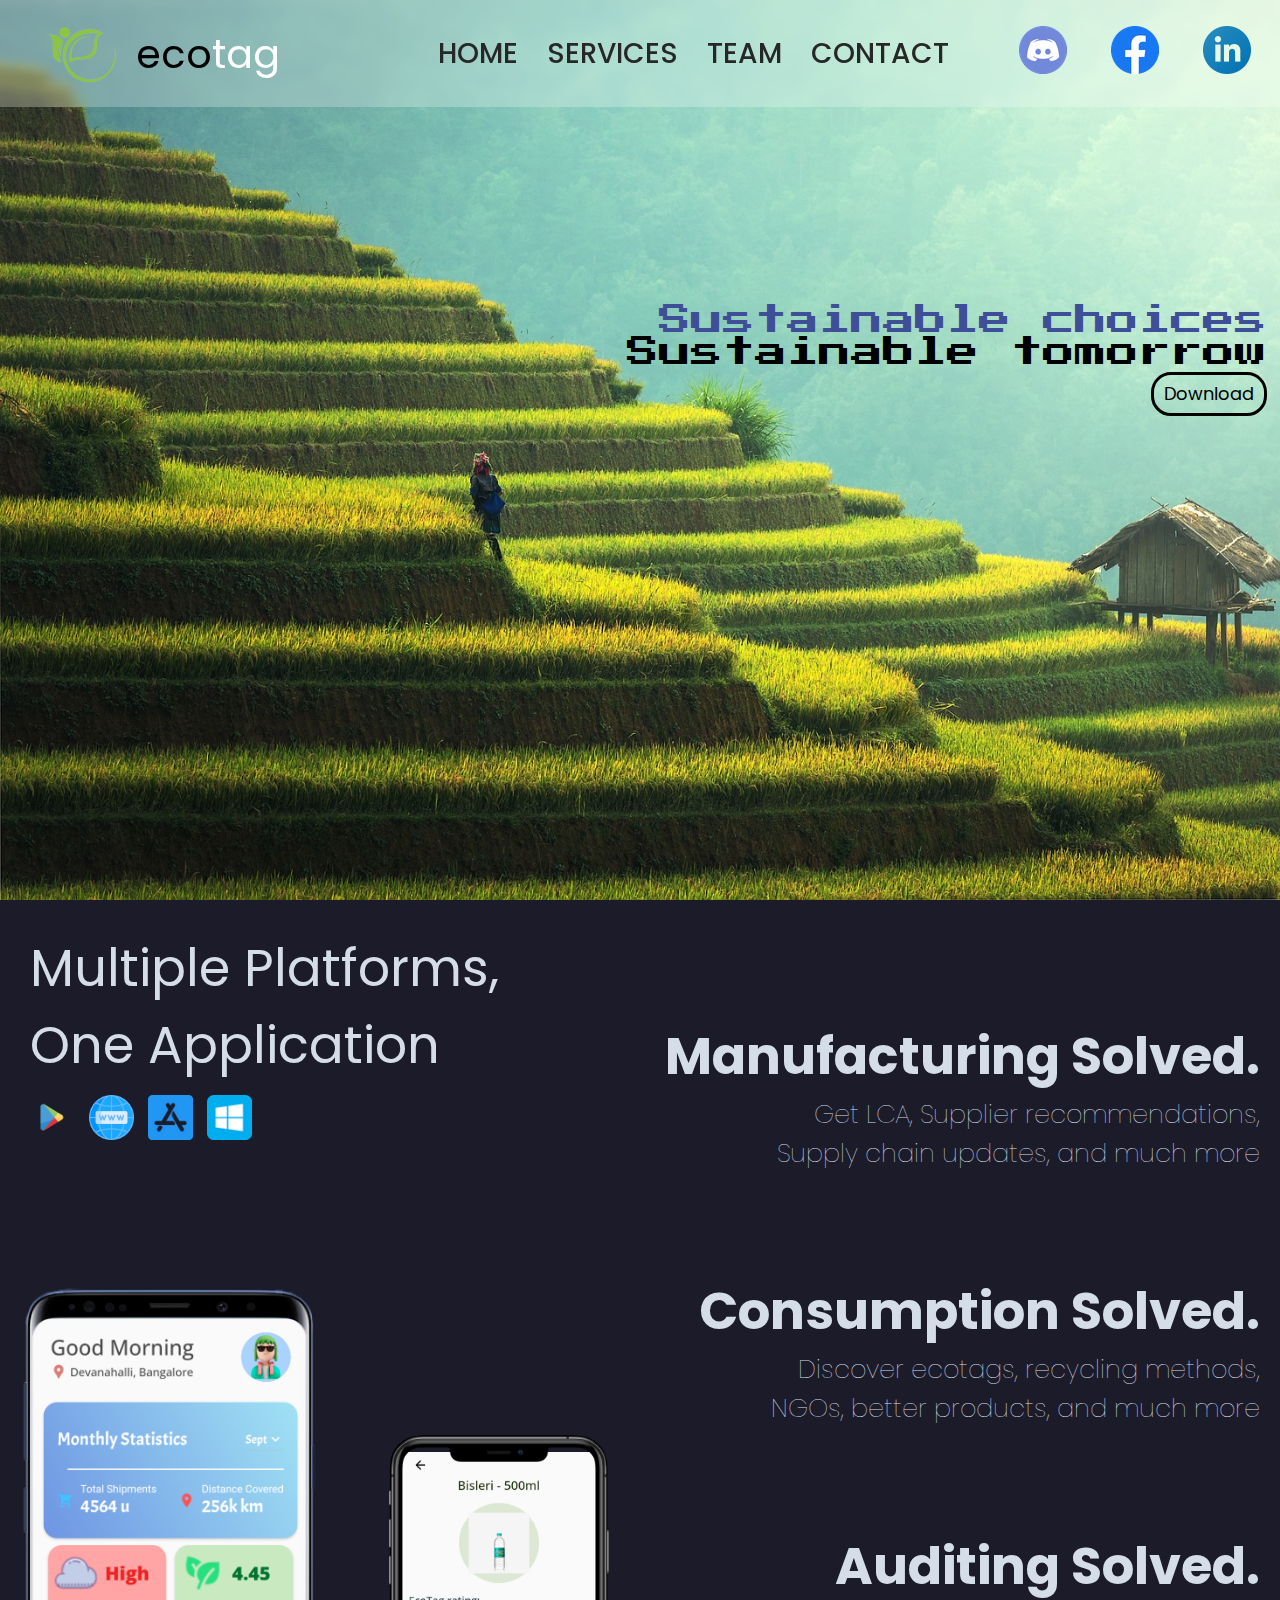
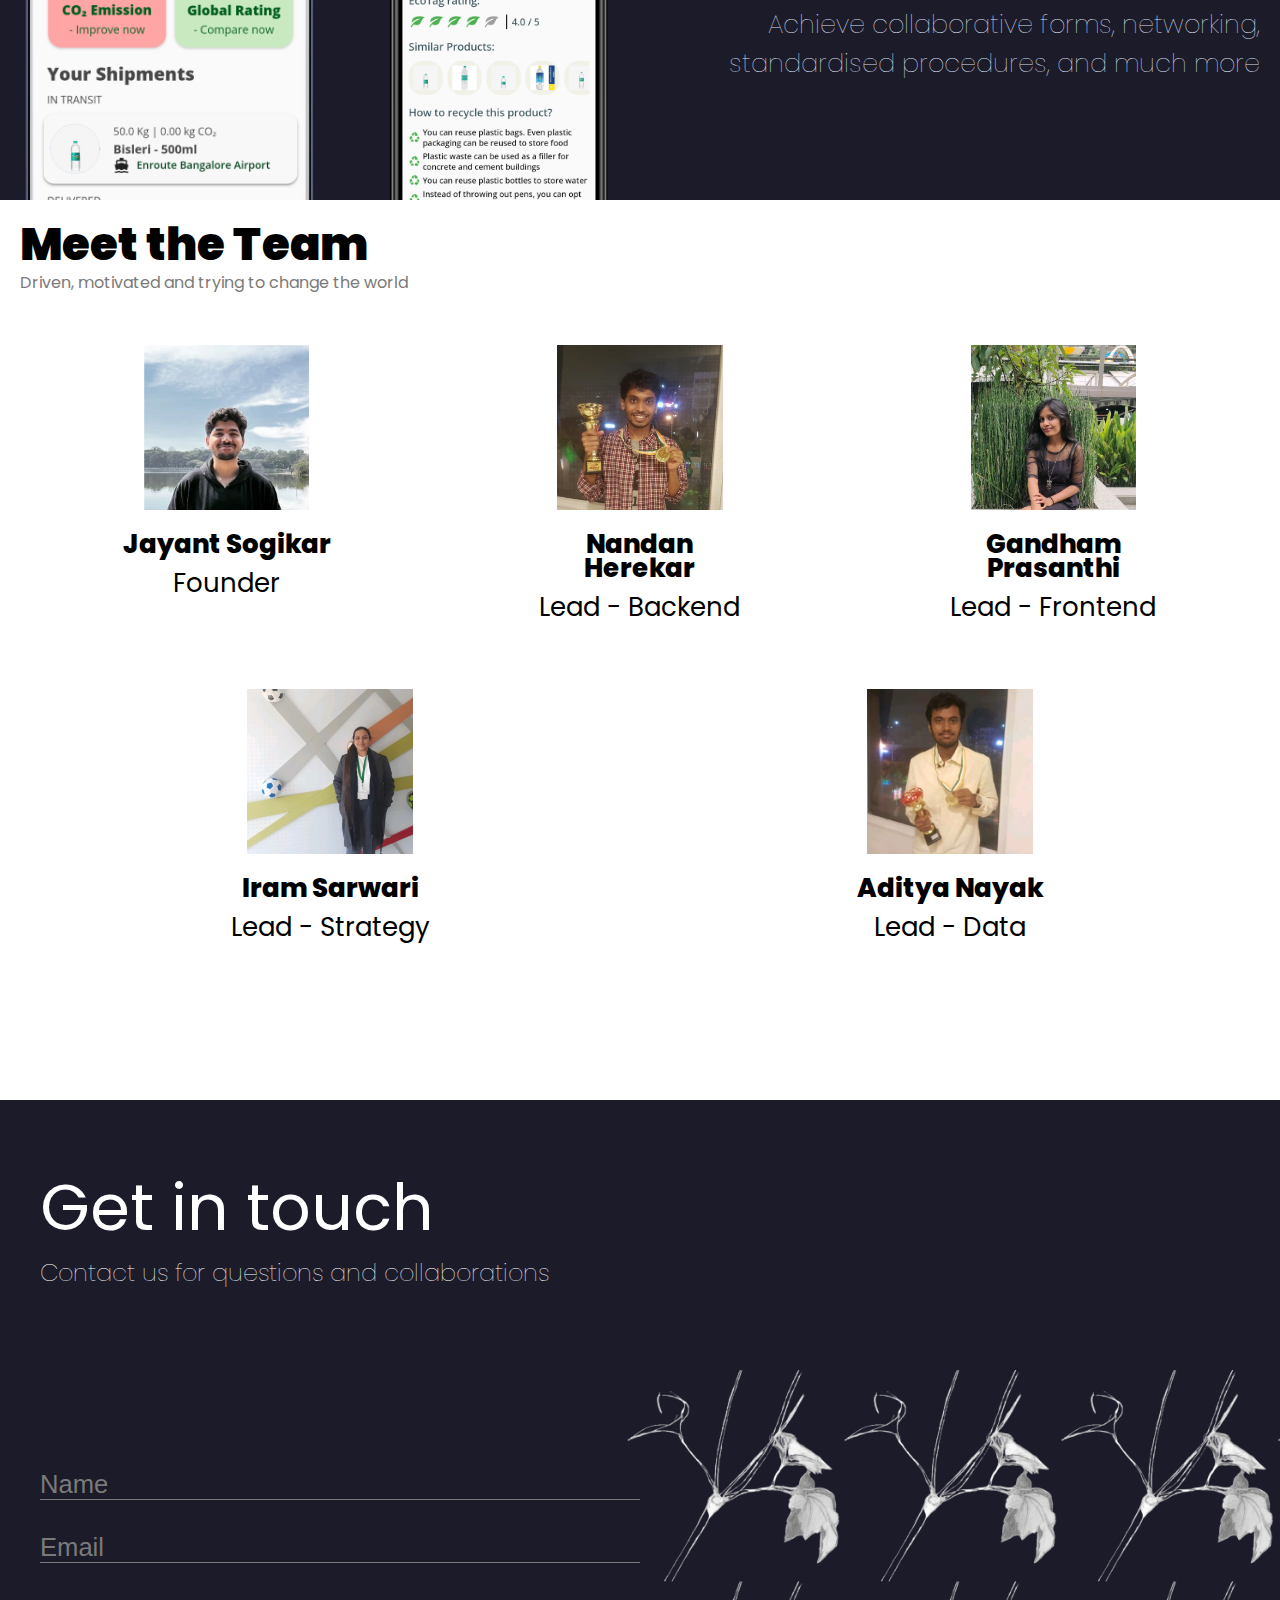
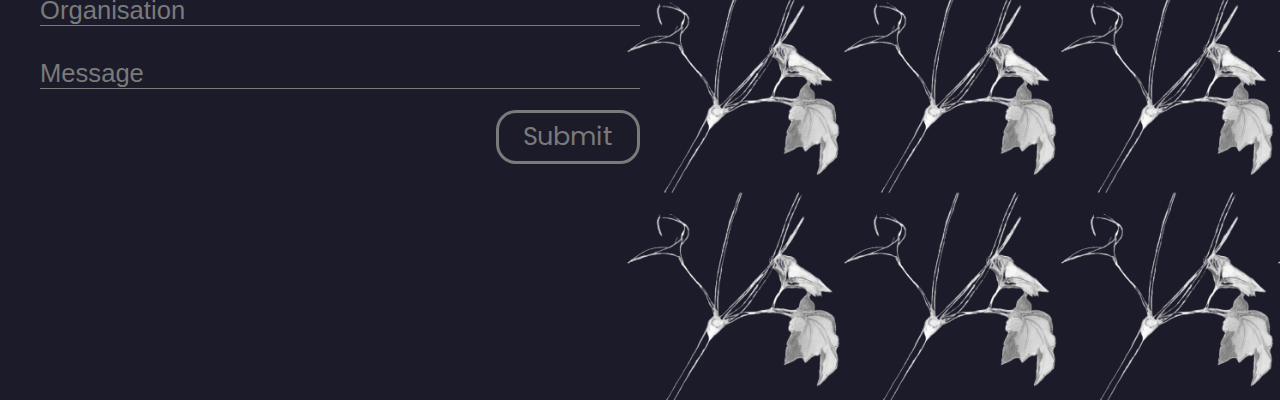
==== commit be4ba2f1: "Contact Us" ====
--- a/index.html
+++ b/index.html
@@ -9,11 +9,9 @@
     <title>Ecotag</title>
     <link href='https://fonts.googleapis.com/css?family=Poppins|Press+Start+2P' rel='stylesheet'>
     <link href='https://fonts.googleapis.com/css?family=Poppins:100' rel='stylesheet'>
-    <link rel="stylesheet" href="https://cdnjs.cloudflare.com/ajax/libs/font-awesome/6.3.0/css/all.min.css"
-        integrity="sha512-SzlrxWUlpfuzQ+pcUCosxcglQRNAq/DZjVsC0lE40xsADsfeQoEypE+enwcOiGjk/bSuGGKHEyjSoQ1zVisanQ=="
-        crossorigin="anonymous" referrerpolicy="no-referrer" />
+    <link rel="stylesheet" href="https://cdnjs.cloudflare.com/ajax/libs/font-awesome/6.3.0/css/all.min.css" integrity="sha512-SzlrxWUlpfuzQ+pcUCosxcglQRNAq/DZjVsC0lE40xsADsfeQoEypE+enwcOiGjk/bSuGGKHEyjSoQ1zVisanQ==" crossorigin="anonymous" referrerpolicy="no-referrer" />
 </head>
-
+    
 <body>
     <nav class="navMenu">
         <div class="logo">
@@ -34,172 +32,168 @@
         </div> -->
     </nav>
     <section id="a" class="section">
-        <div id="home">
-            <div class="home-container">
-                <span>Sustainable choices</span><br />
-                Sustainable tomorrow<br>
-                <button class="download">Download</button>
-            </div>
-            <!-- TODO: Download button -->
-        </div>
+    <div id="home">
+        <div class="home-container">
+            <span>Sustainable choices</span><br />
+            Sustainable tomorrow<br>
+            <button class="download">Download</button>
+        </div>
+        <!-- TODO: Download button -->
+    </div>
     </section>
     <section id="b" class="section">
-        <div id="services">
-            <div class="ser-container">
-                <div class="serleft">
-                    <div class="ser-head">
-                        Multiple Platforms, <br />
-                        One Application
-                        <div class="more-icons">
-                            <img src="assets/play-store.png" alt="">
-                            <img src="assets/www.png" alt="">
-                            <img src="assets/app-store-ios.png" alt="">
-                            <img src="assets/windows.png" alt="">
-                        </div>
-                    </div>
-                    <!-- ADD LOGOS -->
-                    <div class="mobs">
-                        <img class="mob1" src="assets/mob1.png" alt="" align="bottom">
-                        <img class="mob2" src="assets/mob2.png" alt="" align="bottom">
-                    </div>
-                </div>
-                <div class="serright">
-                    <div class="serpt">
-                        <h3>Manufacturing Solved.</h3>
-                        <p>Get LCA, Supplier recommendations, <br>
-                            Supply chain updates, and much more</p>
-                    </div>
-                    <div class="serpt">
-                        <h3>Consumption Solved.</h3>
-                        <p>Discover ecotags, recycling methods, <br>
-                            NGOs, better products, and much more</p>
-                    </div>
-                    <div class="serpt">
-                        <h3>Auditing Solved.</h3>
-                        <p>Achieve collaborative forms, networking, <br>
-                            standardised procedures, and much more </p>
-                    </div>
-                </div>
-            </div>
-        </div>
+    <div id="services">
+        <div class="ser-container">
+            <div class="serleft">
+                <div class="ser-head">
+                    Multiple Platforms, <br />
+                    One Application
+                    <div class="more-icons">
+                        <img src="assets/play-store.png" alt="">
+                        <img src="assets/www.png" alt="">
+                        <img src="assets/app-store-ios.png" alt="">
+                        <img src="assets/windows.png" alt="">
+                    </div>
+                </div>
+                <!-- ADD LOGOS -->
+                <div class="mobs">
+                    <img class="mob1" src="assets/mob1.png" alt="" align="bottom">
+                    <img class="mob2" src="assets/mob2.png" alt="" align="bottom">
+                </div>
+            </div>
+            <div class="serright">
+                <div class="serpt" >
+                    <h3>Manufacturing Solved.</h3>
+                    <p>Get LCA, Supplier recommendations, <br>
+                        Supply chain updates, and much more</p>
+                </div>
+                <div class="serpt">
+                    <h3>Consumption Solved.</h3>
+                    <p>Discover ecotags, recycling methods, <br>
+                        NGOs, better products, and much more</p>
+                </div>
+                <div class="serpt">
+                    <h3>Auditing Solved.</h3>
+                    <p>Achieve collaborative forms, networking, <br>
+                        standardised procedures, and much more </p>
+                </div>
+            </div>
+        </div>
+    </div>
     </section>
     <section id="c" class="section">
-        <div id="team">
-            <div class="responsive-container-block outer-container">
-                <div class="responsive-container-block inner-container">
-                    <div class="headings-container">
-                        <p class="text-blk heading-text">
-                            Meet the Team
-                        </p>
-                        <p class="text-blk sub-heading-text">
-                            Driven, motivated and trying to change the world
-                        </p>
-                    </div>
-                    <div class="  team-members-container" align="center">
-                        <div class=" card-container">
-                            <div class="card">
-                                <a href="https://www.linkedin.com/in/jayantsogikar/">
-                                    <img class="card-img" src="assets/jayant.jpg">
-                                </a>
-                                <p class="text-blk name">
-                                    Jayant Sogikar
-                                </p>
-                                <p class="text-blk position">
-                                    Founder
-                                </p>
-                            </div>
-                        </div>
-                        <div class=" card-container">
-                            <div class="card">
-                                <a href="https://www.linkedin.com/in/nandanherekar/" target="_blank">
-                                    <img class="card-img" src="assets/nandan.jpg">
-                                </a>
-
-                                <p class="text-blk name">
-                                    Nandan Herekar
-                                </p>
-                                <p class="text-blk position">
-                                    Lead - Backend
-                                </p>
-                            </div>
-                        </div>
-                        <div class=" card-container">
-                            <div class="card">
-                                <a href="https://www.linkedin.com/in/prash2002/" target="_blank">
-                                    <img class="card-img" src="assets/prasanthi.jpg">
-                                </a>
-                                <p class="text-blk name">
-                                    Gandham Prasanthi
-                                </p>
-                                <p class="text-blk position">
-                                    Lead - Frontend
-                                </p>
-                            </div>
-                        </div>
-                        <div class=" card-container">
-
-                            <div class="card">
-                                <a href="https://www.linkedin.com/in/iram-sarwari-99b4491a0/" target="_blank">
-                                    <img class="card-img" src="assets/iram.jpg">
-                                </a>
-                                <p class="text-blk name">
-                                    Iram Sarwari
-                                </p>
-                                <p class="text-blk position">
-                                    Lead - Strategy
-                                </p>
-                            </div>
-                        </div>
-                        <div class=" card-container">
-                            <div class="card">
-                                <a href="https://www.linkedin.com/in/aditya-nayak-6532b9218/" target="_blank">
-                                    <img class="card-img" src="assets/aditya.jpg">
-                                </a>
-                                <p class="text-blk name">
-                                    Aditya Nayak
-                                </p>
-                                <p class="text-blk position">
-                                    Lead - Data
-                                </p>
-                            </div>
-                        </div>
-                    </div>
-
-                    <!-- <div class="  team-members-container"
-                    align="center">
-                    
-                    </div>
-                </div> -->
-                </div>
-            </div>
+    <div id="team">
+        <div class="responsive-container-block outer-container">
+            <div class="responsive-container-block inner-container">
+                <div class="responsive-cell-block wk-tab-12 wk-mobile-12 wk-desk-4 wk-ipadp-4 headings-container">
+                    <p class="text-blk heading-text">
+                        Meet the Team
+                    </p>
+                    <p class="text-blk sub-heading-text">
+                        Driven, motivated and trying to change the world
+                    </p>
+                </div>
+                <div class="responsive-cell-block wk-desk-8 wk-ipadp-8 wk-tab-12 wk-mobile-12 team-members-container" align="center">
+                    <div class="responsive-cell-block wk-desk-6 wk-ipadp-6 wk-mobile-12 wk-tab-12 card-container">
+                        <div class="card">
+                            <a href="https://www.linkedin.com/in/jayantsogikar/">
+                                <img class="card-img" src="assets/jayant.jpg">
+                            </a>
+                            <p class="text-blk name">
+                                Jayant Sogikar
+                            </p>
+                            <p class="text-blk position">
+                                Founder
+                            </p>
+                        </div>
+                    </div>
+                    <div class="responsive-cell-block wk-desk-6 wk-ipadp-6 wk-mobile-12 wk-tab-12 card-container">
+                        <div class="card">
+                            <a href="https://www.linkedin.com/in/nandanherekar/" target="_blank">
+                                <img class="card-img" src="assets/nandan.jpg">
+                            </a>
+                           
+                            <p class="text-blk name">
+                                Nandan Herekar
+                            </p>
+                            <p class="text-blk position">
+                                Lead - Backend
+                            </p>
+                        </div>
+                    </div>
+                    <div class="responsive-cell-block wk-desk-6 wk-ipadp-6 wk-mobile-12 wk-tab-12 card-container">
+                        <div class="card">
+                            <a href="https://www.linkedin.com/in/prash2002/" target="_blank">
+                                <img class="card-img" src="assets/prasanthi.jpg">
+                            </a>
+                            <p class="text-blk name">
+                                Gandham Prasanthi
+                            </p>
+                            <p class="text-blk position">
+                                Lead - Frontend
+                            </p>
+                        </div>
+                    </div>
+                </div>
+                <div class="responsive-cell-block wk-desk-8 wk-ipadp-8 wk-tab-12 wk-mobile-12 team-members-container" align="center">
+                    <div class="responsive-cell-block wk-desk-6 wk-ipadp-6 wk-mobile-12 wk-tab-12 card-container">
+                        <div class="card">
+                            <a href="https://www.linkedin.com/in/iram-sarwari-99b4491a0/" target="_blank">
+                                <img class="card-img" src="assets/iram.jpg">
+                            </a>
+                            <p class="text-blk name">
+                                Iram Sarwari
+                            </p>
+                            <p class="text-blk position">
+                                Lead - Strategy
+                            </p>
+                        </div>
+                    </div>
+                    <div class="responsive-cell-block wk-desk-6 wk-ipadp-6 wk-mobile-12 wk-tab-12 card-container">
+                        <div class="card">
+                            <a href="https://www.linkedin.com/in/aditya-nayak-6532b9218/" target="_blank">
+                                <img class="card-img" src="assets/aditya.jpg">
+                            </a>
+                            <p class="text-blk name">
+                                Aditya Nayak
+                            </p>
+                            <p class="text-blk position">
+                                Lead - Data
+                            </p>
+                        </div>
+                    </div>
+                </div>
+            </div>
+        </div>
+    </div>
     </section>
     <section id="d" class="section">
-        <div id="contact">
-            <div class="conleft">
-                <div class="conhead">Get in touch</div>
-                <div class="consub">Contact us for questions and collaborations</div>
-                <div class="app-form">
-                    <div class="app-form-group">
-                        <input class="app-form-control" placeholder="NAME">
-                    </div>
-                    <div class="app-form-group">
-                        <input class="app-form-control" placeholder="EMAIL">
-                    </div>
-                    <div class="app-form-group">
-                        <input class="app-form-control" placeholder="ORGANISATION">
-                    </div>
-                    <div class="app-form-group message">
-                        <input class="app-form-control" placeholder="MESSAGE">
-                    </div>
-                    <div class="app-form-group buttons">
-                        <button class="app-form-button">Submit</button>
-                    </div>
-                </div>
-            </div>
-            <div class="conright">
-                <img src="assets/plant.png" alt="">
-            </div>
-        </div>
+    <div id="contact">
+        <div class="conleft">
+            <div class="conhead">Get in touch</div>
+            <div class="consub">Contact us for questions and collaborations</div>
+            <div class="app-form">
+                <div class="app-form-group">
+                    <input class="app-form-control" placeholder="Name">
+                </div>
+                <div class="app-form-group">
+                    <input class="app-form-control" placeholder="Email">
+                </div>
+                <div class="app-form-group">
+                    <input class="app-form-control" placeholder="Organisation">
+                </div>
+                <div class="app-form-group message">
+                    <input class="app-form-control" placeholder="Message">
+                </div>
+                <div class="app-form-group buttons">
+                    <button class="app-form-button">Submit</button>
+                </div>
+            </div>
+        </div>
+        <div class="conright">
+            <img src="assets/plant.png" alt="">
+        </div>
+    </div>
     </section>
     <script>
         const sections = document.querySelectorAll(".section");
@@ -211,7 +205,7 @@
             console.log(currentSectionIndex);
             currentSectionIndex++;
             sections[currentSectionIndex].scrollIntoView({
-                behavior: "inline"
+                "behavior" : "smooth"
             });
         }
 
--- a/style.css
+++ b/style.css
@@ -11,7 +11,6 @@
   font-family: "Montserrat", sans-serif;
 }
 .navMenu {
-  height: 10%;
     position: fixed;
     top: 0;
     width: 100%;
@@ -27,14 +26,14 @@
 .logo{
     display: flex;
     align-items: center;
+    margin-right: 10%;
     
-    
-}
-/* .section {
+}
+.section {
   height: 100vh;
-} */
+}
 .brand-title{
-    font-size: calc(15px + 1vw);
+    font-size: 40px;
 }
 
 .brand-title span{
@@ -42,11 +41,10 @@
 }
 
 .nav-icons{
+  
 }
 
 .nav-icons img{
-
-  
   padding-left: 40px;
 }
 
@@ -54,7 +52,7 @@
   
   color: #272727;
   text-decoration: none;
-  font-size: calc(15px + 0.4vw);
+  font-size: 28px;
   text-transform: uppercase;
   font-weight: 500;
   -webkit-transition: all 0.2s ease-in-out;
@@ -160,13 +158,13 @@
 
 .ser-head{
     padding: 30px;
-    font-size: calc(25px + 1.4vw);
+    font-size: 4vw;
     font-family: 'Poppins';
 }
 
 .more-icons img{
-  height: 3rem;
-  width: 3rem;
+  height: 5vh;
+  width: 5vh;
 }
 
 .ser-container{
@@ -180,7 +178,7 @@
 
 .mobs{
     position: absolute;
-    height: 65%;
+    height: 60%;
     left: 0;
     bottom: 0;
     display: table-cell;
@@ -192,7 +190,7 @@
 }
 
 .mob2{
-    height: 80%;
+    height: 70%;
 }
 
 .serright{
@@ -208,12 +206,12 @@
 }
 
 .serpt h3{
-  font-size: calc(15px + 1.4vw);
+  font-size: 4vw;
   text-align: right;
 }
 
 .serpt p{
-  font-size: calc(1.4vw);
+  font-size: 2vw;
   text-align: right;
   font-weight: 100;
 }
@@ -221,7 +219,7 @@
 #team{
     background: white;
     font-family: 'Poppins';
-    /* height: 100vh; */
+    height: 100vh;
 
 }
 
@@ -235,25 +233,25 @@
 }
 
 .conleft{
-    width: 50%;
-    padding: 100px 30px;
-    height: 100vh;
+    width: 50vw;
+    padding: 60px 0px 0px 40px ;
 }
 
 .conhead{
-  font-size: calc(35px + 1vw);
+    font-size: 4rem;
 }
 .consub{
-  font-size: calc(15px + 0.4vw);
+  font-size: 1.5rem;
+  font-weight: 100;
 }
 
 .app-form{
    position: relative;
-  top: 50%;
-  -webkit-transform: translateY(-50%);
+  top: 20%;
+  /* -webkit-transform: translateY(-50%);
   -ms-transform: translateY(-50%);
-  transform: translateY(-50%);
-  font-size: 25px;
+  transform: translateY(-50%); */
+  font-size: 2rem;
 }
 
 .app-form-group {
@@ -271,13 +269,11 @@
 
 .app-form-control {
   width: 100%;
-  padding: 10px 0;
   background: none;
   border: none;
   border-bottom: 1px solid #7A7A7A;
   color: #ddd;
-   font-size: calc(15px + 0.4vw);
-  text-transform: uppercase;
+  font-size: 1.6rem;
   outline: none;
   transition: border-color .2s;
 }
@@ -293,13 +289,13 @@
 .app-form-button {
   transition: all .5s ease;
   color: #7A7A7A;
-  border: 3px solid #7A7A7A;
+  border: 0.2rem solid #7A7A7A;
   font-family: "Poppins";
   text-align: center;
   line-height: 1;
-   font-size: calc(15px + 0.4vw);
+  font-size: 1.6rem;
   background-color : transparent;
-  padding: 10px;
+  padding: 0.7rem 1.5rem 0.7rem 1.5rem;
   outline: none;
   border-radius: 20px;
 }
@@ -310,7 +306,7 @@
 
 
 .conright img{
-    height: 70vh;
+    height: 70%;
     position: absolute;
     right: 0;
     bottom: 0;
@@ -318,9 +314,8 @@
 
 
 .text-blk {
-font-size: calc(15px + 0.4vw);
-  /* padding: 10px;
-  line-height: 25px; */
+  padding: 10px;
+  line-height: 25px;
 }
 
 .responsive-cell-block {
@@ -339,7 +334,7 @@
 
 .outer-container {
   width: 100vw;
-  /* height:100vh; */
+  height:100vh;
 }
 
 .inner-container {
@@ -349,12 +344,12 @@
 }
 
 .heading-text {
-  font-size: 3rem;
+  font-size: 45px;
   line-height: 50px;
   font-weight: 900;
   display: flex;
   flex-direction: column;
-  padding: 10px;
+  padding: 0px;
 }
 
 .sub-heading-text {
@@ -362,13 +357,12 @@
   color: rgb(122, 122, 122);
   padding: 0px;
   margin-bottom: 10%;
-  padding: 0px 10px;
 }
 
 .name {
-  font-size: 1.5rem;
+  font-size: 26px;
   font-weight: 800;
-  /* line-height: 24px; */
+  line-height: 24px;
   padding-top: 15px;
   padding-right: 10px;
   padding-bottom: 5px;
@@ -376,7 +370,8 @@
 }
 
 .position {
-  font-size: 1.2rem;
+  font-size: 26px;
+  line-height: 24px;
   padding-top: 10px;
   padding-right: 10px;
   padding-bottom: 10px;
@@ -384,7 +379,7 @@
 }
 
 .card {
-  /* width: 20vw; */
+  width: 20vw;
   display: block;
   flex-direction: column;
   align-items: center;
@@ -397,12 +392,9 @@
   margin-top: 0px;
   margin-bottom: 0px;
   max-width: 300px;
-  min-width: 120px;
 }
 
 .card-container {
-  width: 20%;
-  min-width: 200px;
   display: inline-block;
   margin-bottom: 40px;
 }
@@ -416,7 +408,7 @@
   flex-wrap: wrap;
   justify-content: space-around;
 }
-/* 
+
 @media (max-width: 1024px) {
   .name {
     padding-top: 10px;
@@ -437,4 +429,4 @@
     min-height: 230px;
     max-height: 230px;
   }
-} */
+}
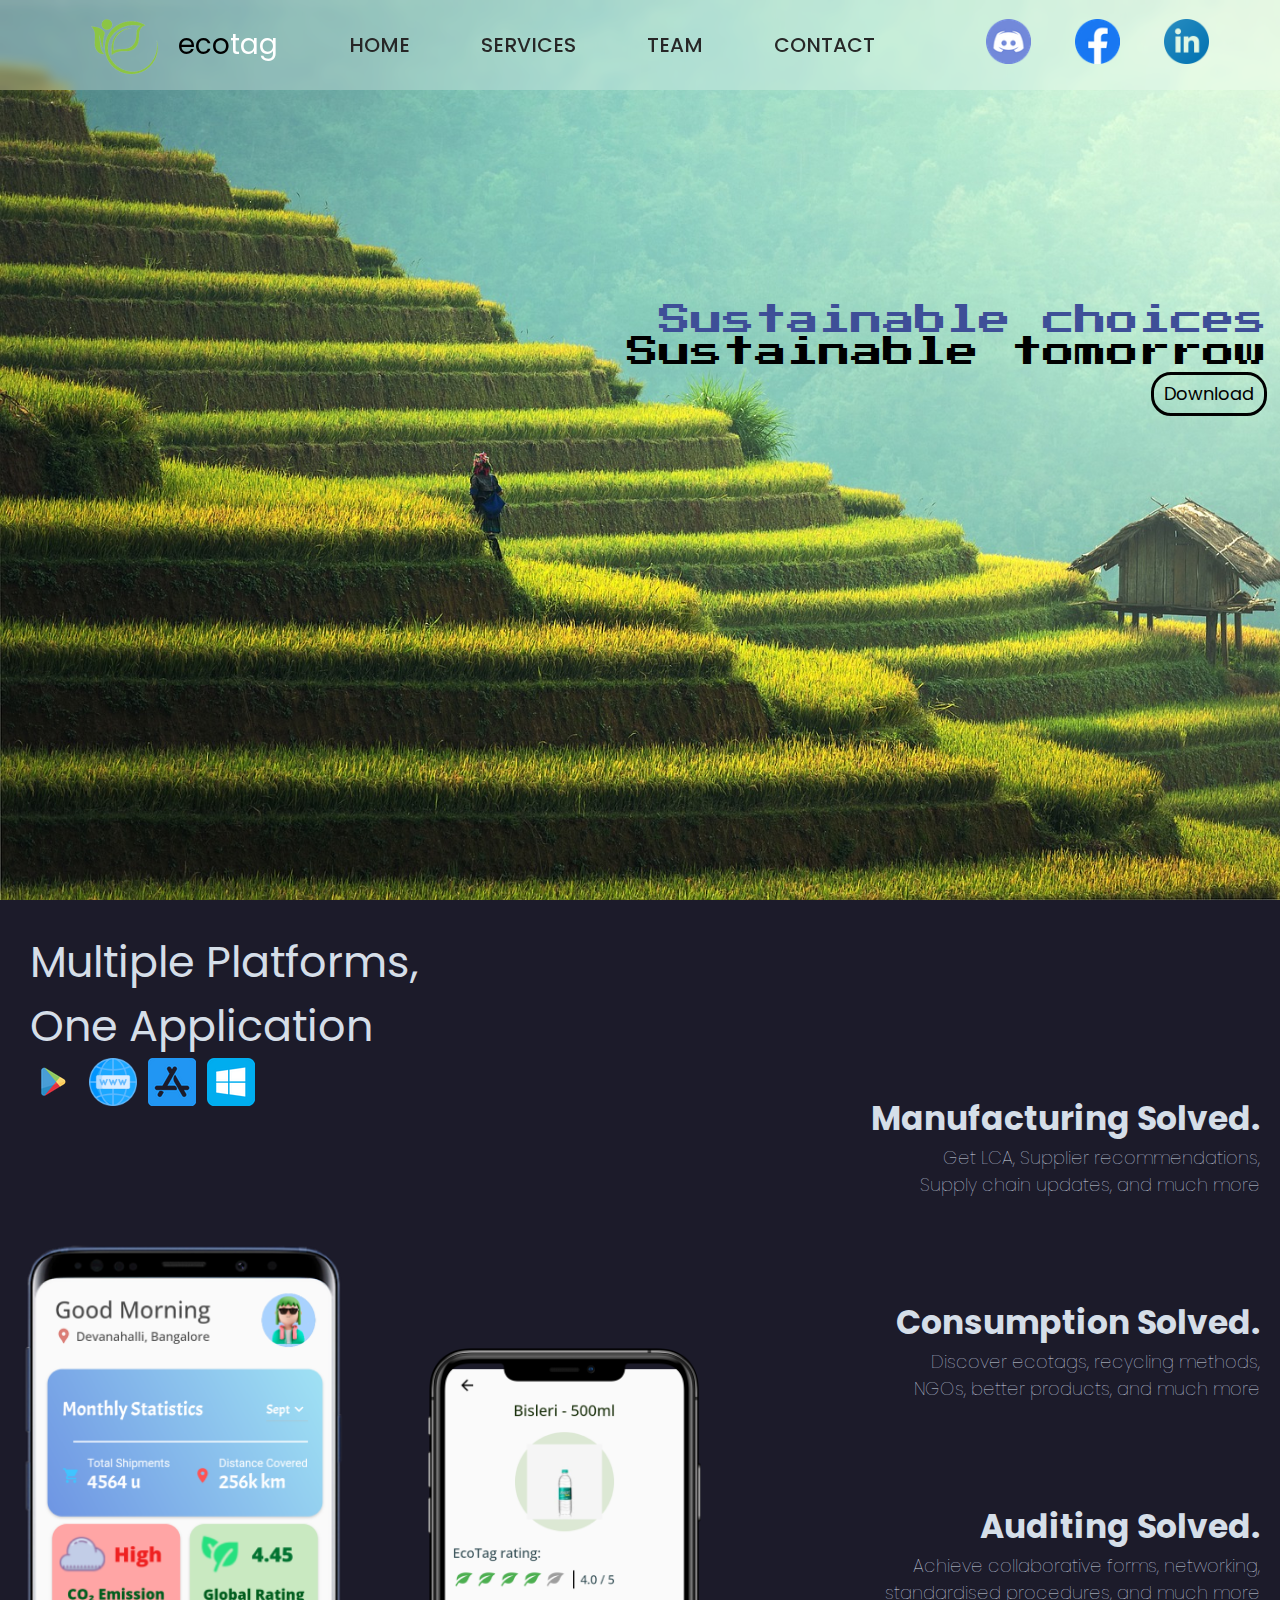
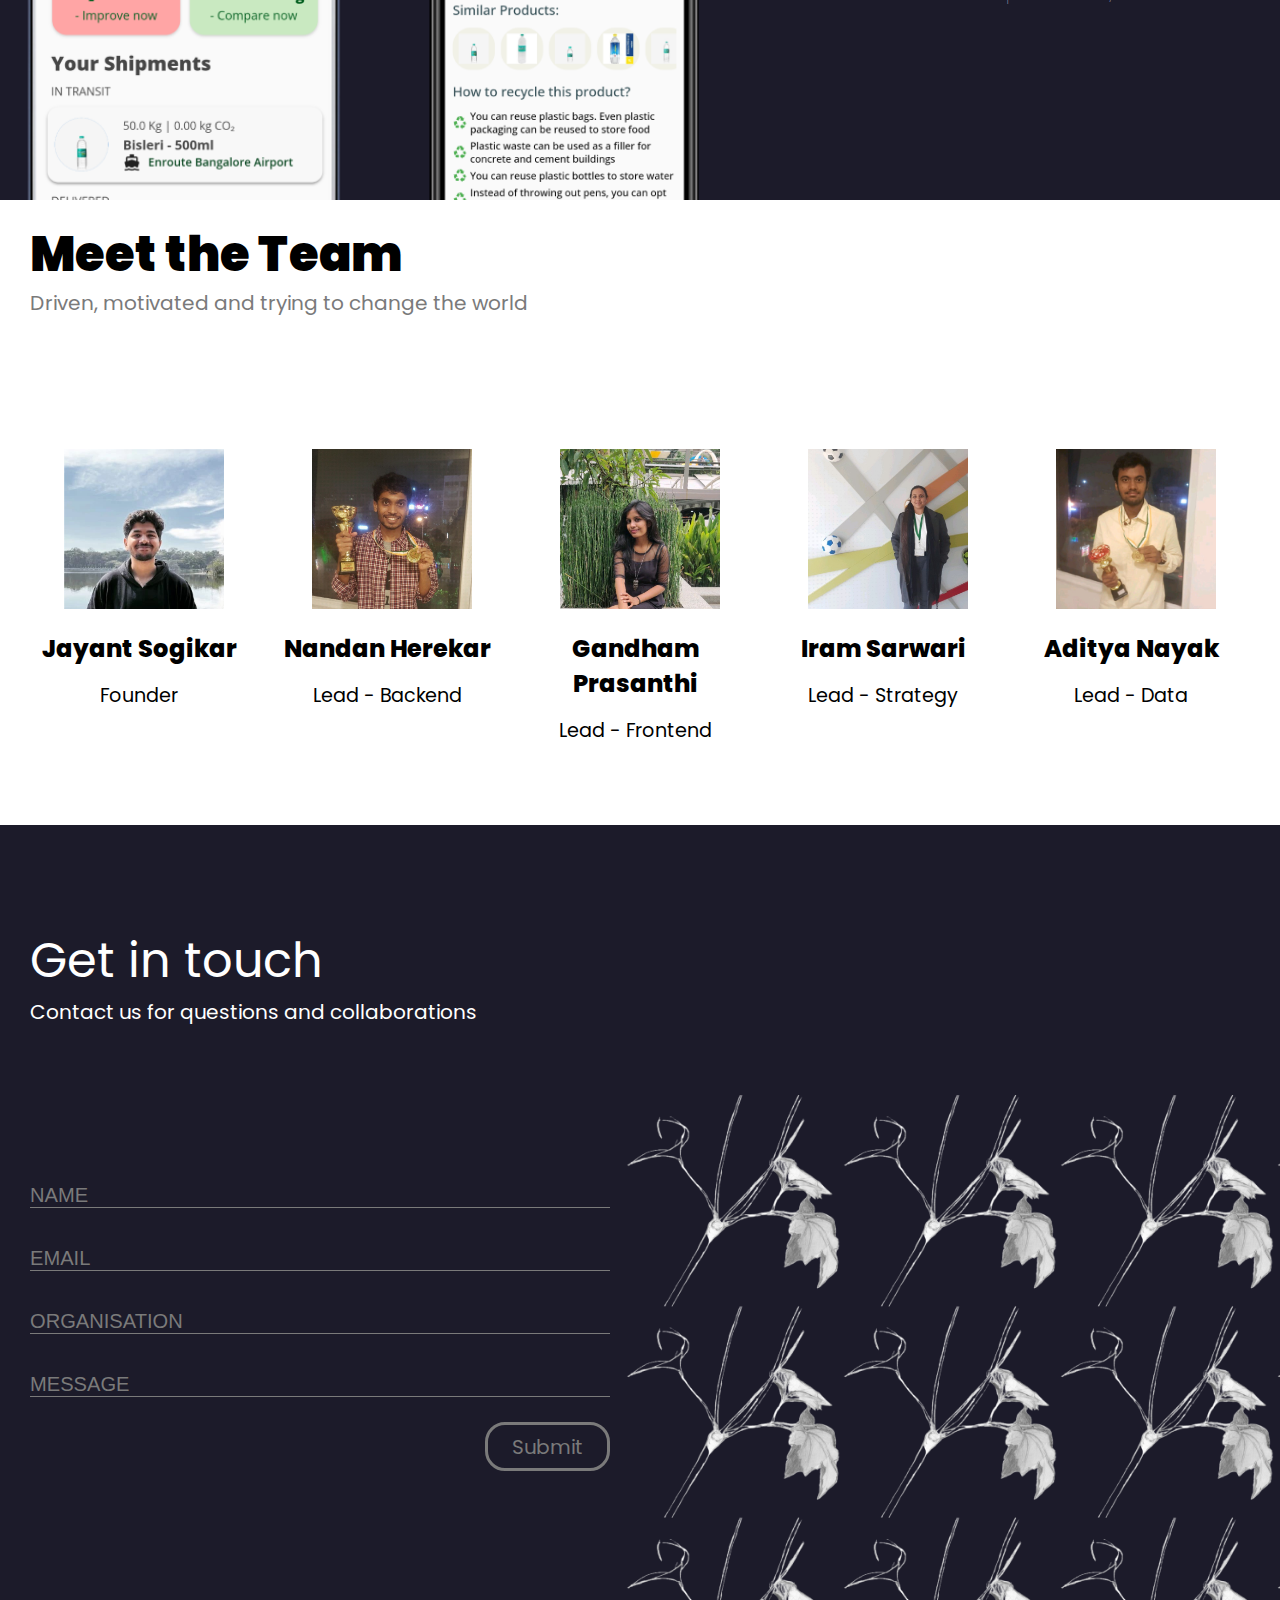
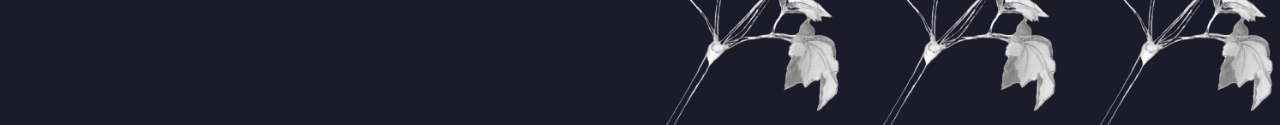
==== commit b39909e2: "Merge branch 'main'" ====
--- a/index.html
+++ b/index.html
@@ -9,9 +9,11 @@
     <title>Ecotag</title>
     <link href='https://fonts.googleapis.com/css?family=Poppins|Press+Start+2P' rel='stylesheet'>
     <link href='https://fonts.googleapis.com/css?family=Poppins:100' rel='stylesheet'>
-    <link rel="stylesheet" href="https://cdnjs.cloudflare.com/ajax/libs/font-awesome/6.3.0/css/all.min.css" integrity="sha512-SzlrxWUlpfuzQ+pcUCosxcglQRNAq/DZjVsC0lE40xsADsfeQoEypE+enwcOiGjk/bSuGGKHEyjSoQ1zVisanQ==" crossorigin="anonymous" referrerpolicy="no-referrer" />
+    <link rel="stylesheet" href="https://cdnjs.cloudflare.com/ajax/libs/font-awesome/6.3.0/css/all.min.css"
+        integrity="sha512-SzlrxWUlpfuzQ+pcUCosxcglQRNAq/DZjVsC0lE40xsADsfeQoEypE+enwcOiGjk/bSuGGKHEyjSoQ1zVisanQ=="
+        crossorigin="anonymous" referrerpolicy="no-referrer" />
 </head>
-    
+
 <body>
     <nav class="navMenu">
         <div class="logo">
@@ -32,140 +34,144 @@
         </div> -->
     </nav>
     <section id="a" class="section">
-    <div id="home">
-        <div class="home-container">
-            <span>Sustainable choices</span><br />
-            Sustainable tomorrow<br>
-            <button class="download">Download</button>
-        </div>
-        <!-- TODO: Download button -->
-    </div>
+        <div id="home">
+            <div class="home-container">
+                <span>Sustainable choices</span><br />
+                Sustainable tomorrow<br>
+                <button class="download">Download</button>
+            </div>
+            <!-- TODO: Download button -->
+        </div>
     </section>
     <section id="b" class="section">
-    <div id="services">
-        <div class="ser-container">
-            <div class="serleft">
-                <div class="ser-head">
-                    Multiple Platforms, <br />
-                    One Application
-                    <div class="more-icons">
-                        <img src="assets/play-store.png" alt="">
-                        <img src="assets/www.png" alt="">
-                        <img src="assets/app-store-ios.png" alt="">
-                        <img src="assets/windows.png" alt="">
-                    </div>
-                </div>
-                <!-- ADD LOGOS -->
-                <div class="mobs">
-                    <img class="mob1" src="assets/mob1.png" alt="" align="bottom">
-                    <img class="mob2" src="assets/mob2.png" alt="" align="bottom">
-                </div>
-            </div>
-            <div class="serright">
-                <div class="serpt" >
-                    <h3>Manufacturing Solved.</h3>
-                    <p>Get LCA, Supplier recommendations, <br>
-                        Supply chain updates, and much more</p>
-                </div>
-                <div class="serpt">
-                    <h3>Consumption Solved.</h3>
-                    <p>Discover ecotags, recycling methods, <br>
-                        NGOs, better products, and much more</p>
-                </div>
-                <div class="serpt">
-                    <h3>Auditing Solved.</h3>
-                    <p>Achieve collaborative forms, networking, <br>
-                        standardised procedures, and much more </p>
-                </div>
-            </div>
-        </div>
-    </div>
+        <div id="services">
+            <div class="ser-container">
+                <div class="serleft">
+                    <div class="ser-head">
+                        Multiple Platforms, <br />
+                        One Application
+                        <div class="more-icons">
+                            <img src="assets/play-store.png" alt="">
+                            <img src="assets/www.png" alt="">
+                            <img src="assets/app-store-ios.png" alt="">
+                            <img src="assets/windows.png" alt="">
+                        </div>
+                    </div>
+                    <!-- ADD LOGOS -->
+                    <div class="mobs">
+                        <img class="mob1" src="assets/mob1.png" alt="" align="bottom">
+                        <img class="mob2" src="assets/mob2.png" alt="" align="bottom">
+                    </div>
+                </div>
+                <div class="serright">
+                    <div class="serpt">
+                        <h3>Manufacturing Solved.</h3>
+                        <p>Get LCA, Supplier recommendations, <br>
+                            Supply chain updates, and much more</p>
+                    </div>
+                    <div class="serpt">
+                        <h3>Consumption Solved.</h3>
+                        <p>Discover ecotags, recycling methods, <br>
+                            NGOs, better products, and much more</p>
+                    </div>
+                    <div class="serpt">
+                        <h3>Auditing Solved.</h3>
+                        <p>Achieve collaborative forms, networking, <br>
+                            standardised procedures, and much more </p>
+                    </div>
+                </div>
+            </div>
+        </div>
     </section>
     <section id="c" class="section">
-    <div id="team">
-        <div class="responsive-container-block outer-container">
-            <div class="responsive-container-block inner-container">
-                <div class="responsive-cell-block wk-tab-12 wk-mobile-12 wk-desk-4 wk-ipadp-4 headings-container">
-                    <p class="text-blk heading-text">
-                        Meet the Team
-                    </p>
-                    <p class="text-blk sub-heading-text">
-                        Driven, motivated and trying to change the world
-                    </p>
-                </div>
-                <div class="responsive-cell-block wk-desk-8 wk-ipadp-8 wk-tab-12 wk-mobile-12 team-members-container" align="center">
-                    <div class="responsive-cell-block wk-desk-6 wk-ipadp-6 wk-mobile-12 wk-tab-12 card-container">
-                        <div class="card">
-                            <a href="https://www.linkedin.com/in/jayantsogikar/">
-                                <img class="card-img" src="assets/jayant.jpg">
-                            </a>
-                            <p class="text-blk name">
-                                Jayant Sogikar
-                            </p>
-                            <p class="text-blk position">
-                                Founder
-                            </p>
-                        </div>
-                    </div>
-                    <div class="responsive-cell-block wk-desk-6 wk-ipadp-6 wk-mobile-12 wk-tab-12 card-container">
-                        <div class="card">
-                            <a href="https://www.linkedin.com/in/nandanherekar/" target="_blank">
-                                <img class="card-img" src="assets/nandan.jpg">
-                            </a>
-                           
-                            <p class="text-blk name">
-                                Nandan Herekar
-                            </p>
-                            <p class="text-blk position">
-                                Lead - Backend
-                            </p>
-                        </div>
-                    </div>
-                    <div class="responsive-cell-block wk-desk-6 wk-ipadp-6 wk-mobile-12 wk-tab-12 card-container">
-                        <div class="card">
-                            <a href="https://www.linkedin.com/in/prash2002/" target="_blank">
-                                <img class="card-img" src="assets/prasanthi.jpg">
-                            </a>
-                            <p class="text-blk name">
-                                Gandham Prasanthi
-                            </p>
-                            <p class="text-blk position">
-                                Lead - Frontend
-                            </p>
-                        </div>
-                    </div>
-                </div>
-                <div class="responsive-cell-block wk-desk-8 wk-ipadp-8 wk-tab-12 wk-mobile-12 team-members-container" align="center">
-                    <div class="responsive-cell-block wk-desk-6 wk-ipadp-6 wk-mobile-12 wk-tab-12 card-container">
-                        <div class="card">
-                            <a href="https://www.linkedin.com/in/iram-sarwari-99b4491a0/" target="_blank">
-                                <img class="card-img" src="assets/iram.jpg">
-                            </a>
-                            <p class="text-blk name">
-                                Iram Sarwari
-                            </p>
-                            <p class="text-blk position">
-                                Lead - Strategy
-                            </p>
-                        </div>
-                    </div>
-                    <div class="responsive-cell-block wk-desk-6 wk-ipadp-6 wk-mobile-12 wk-tab-12 card-container">
-                        <div class="card">
-                            <a href="https://www.linkedin.com/in/aditya-nayak-6532b9218/" target="_blank">
-                                <img class="card-img" src="assets/aditya.jpg">
-                            </a>
-                            <p class="text-blk name">
-                                Aditya Nayak
-                            </p>
-                            <p class="text-blk position">
-                                Lead - Data
-                            </p>
-                        </div>
-                    </div>
-                </div>
-            </div>
-        </div>
-    </div>
+        <div id="team">
+            <div class="responsive-container-block outer-container">
+                <div class="responsive-container-block inner-container">
+                    <div class="headings-container">
+                        <p class="text-blk heading-text">
+                            Meet the Team
+                        </p>
+                        <p class="text-blk sub-heading-text">
+                            Driven, motivated and trying to change the world
+                        </p>
+                    </div>
+                    <div class="  team-members-container" align="center">
+                        <div class=" card-container">
+                            <div class="card">
+                                <a href="https://www.linkedin.com/in/jayantsogikar/">
+                                    <img class="card-img" src="assets/jayant.jpg">
+                                </a>
+                                <p class="text-blk name">
+                                    Jayant Sogikar
+                                </p>
+                                <p class="text-blk position">
+                                    Founder
+                                </p>
+                            </div>
+                        </div>
+                        <div class=" card-container">
+                            <div class="card">
+                                <a href="https://www.linkedin.com/in/nandanherekar/" target="_blank">
+                                    <img class="card-img" src="assets/nandan.jpg">
+                                </a>
+
+                                <p class="text-blk name">
+                                    Nandan Herekar
+                                </p>
+                                <p class="text-blk position">
+                                    Lead - Backend
+                                </p>
+                            </div>
+                        </div>
+                        <div class=" card-container">
+                            <div class="card">
+                                <a href="https://www.linkedin.com/in/prash2002/" target="_blank">
+                                    <img class="card-img" src="assets/prasanthi.jpg">
+                                </a>
+                                <p class="text-blk name">
+                                    Gandham Prasanthi
+                                </p>
+                                <p class="text-blk position">
+                                    Lead - Frontend
+                                </p>
+                            </div>
+                        </div>
+                        <div class=" card-container">
+
+                            <div class="card">
+                                <a href="https://www.linkedin.com/in/iram-sarwari-99b4491a0/" target="_blank">
+                                    <img class="card-img" src="assets/iram.jpg">
+                                </a>
+                                <p class="text-blk name">
+                                    Iram Sarwari
+                                </p>
+                                <p class="text-blk position">
+                                    Lead - Strategy
+                                </p>
+                            </div>
+                        </div>
+                        <div class=" card-container">
+                            <div class="card">
+                                <a href="https://www.linkedin.com/in/aditya-nayak-6532b9218/" target="_blank">
+                                    <img class="card-img" src="assets/aditya.jpg">
+                                </a>
+                                <p class="text-blk name">
+                                    Aditya Nayak
+                                </p>
+                                <p class="text-blk position">
+                                    Lead - Data
+                                </p>
+                            </div>
+                        </div>
+                    </div>
+
+                    <!-- <div class="  team-members-container"
+                    align="center">
+                    
+                    </div>
+                </div> -->
+                </div>
+            </div>
     </section>
     <section id="d" class="section">
     <div id="contact">
--- a/style.css
+++ b/style.css
@@ -11,6 +11,7 @@
   font-family: "Montserrat", sans-serif;
 }
 .navMenu {
+  height: 10%;
     position: fixed;
     top: 0;
     width: 100%;
@@ -26,25 +27,27 @@
 .logo{
     display: flex;
     align-items: center;
-    margin-right: 10%;
     
-}
-.section {
+    
+}
+/* .section {
   height: 100vh;
-}
+} */
 .brand-title{
-    font-size: 40px;
+    font-size: calc(15px + 1vw);
 }
 
 .brand-title span{
     color: white;
 }
 
-.nav-icons{
+.nav-icons img{
+  height: 5vh;
+}
+
+.nav-icons img{
+
   
-}
-
-.nav-icons img{
   padding-left: 40px;
 }
 
@@ -52,7 +55,7 @@
   
   color: #272727;
   text-decoration: none;
-  font-size: 28px;
+  font-size: calc(15px + 0.4vw);
   text-transform: uppercase;
   font-weight: 500;
   -webkit-transition: all 0.2s ease-in-out;
@@ -158,13 +161,13 @@
 
 .ser-head{
     padding: 30px;
-    font-size: 4vw;
+    font-size: calc(25px + 1.4vw);
     font-family: 'Poppins';
 }
 
 .more-icons img{
-  height: 5vh;
-  width: 5vh;
+  height: 3rem;
+  width: 3rem;
 }
 
 .ser-container{
@@ -178,7 +181,7 @@
 
 .mobs{
     position: absolute;
-    height: 60%;
+    height: 65%;
     left: 0;
     bottom: 0;
     display: table-cell;
@@ -190,7 +193,7 @@
 }
 
 .mob2{
-    height: 70%;
+    height: 80%;
 }
 
 .serright{
@@ -206,12 +209,12 @@
 }
 
 .serpt h3{
-  font-size: 4vw;
+  font-size: calc(15px + 1.4vw);
   text-align: right;
 }
 
 .serpt p{
-  font-size: 2vw;
+  font-size: calc(1.4vw);
   text-align: right;
   font-weight: 100;
 }
@@ -219,7 +222,7 @@
 #team{
     background: white;
     font-family: 'Poppins';
-    height: 100vh;
+    /* height: 100vh; */
 
 }
 
@@ -233,16 +236,16 @@
 }
 
 .conleft{
-    width: 50vw;
-    padding: 60px 0px 0px 40px ;
+    width: 50%;
+    padding: 100px 30px;
+    height: 100vh;
 }
 
 .conhead{
-    font-size: 4rem;
+  font-size: calc(35px + 1vw);
 }
 .consub{
-  font-size: 1.5rem;
-  font-weight: 100;
+  font-size: calc(15px + 0.4vw);
 }
 
 .app-form{
@@ -273,7 +276,8 @@
   border: none;
   border-bottom: 1px solid #7A7A7A;
   color: #ddd;
-  font-size: 1.6rem;
+   font-size: calc(15px + 0.4vw);
+  text-transform: uppercase;
   outline: none;
   transition: border-color .2s;
 }
@@ -293,7 +297,7 @@
   font-family: "Poppins";
   text-align: center;
   line-height: 1;
-  font-size: 1.6rem;
+   font-size: calc(15px + 0.4vw);
   background-color : transparent;
   padding: 0.7rem 1.5rem 0.7rem 1.5rem;
   outline: none;
@@ -314,8 +318,9 @@
 
 
 .text-blk {
-  padding: 10px;
-  line-height: 25px;
+font-size: calc(15px + 0.4vw);
+  /* padding: 10px;
+  line-height: 25px; */
 }
 
 .responsive-cell-block {
@@ -334,7 +339,7 @@
 
 .outer-container {
   width: 100vw;
-  height:100vh;
+  /* height:100vh; */
 }
 
 .inner-container {
@@ -344,12 +349,12 @@
 }
 
 .heading-text {
-  font-size: 45px;
+  font-size: 3rem;
   line-height: 50px;
   font-weight: 900;
   display: flex;
   flex-direction: column;
-  padding: 0px;
+  padding: 10px;
 }
 
 .sub-heading-text {
@@ -357,12 +362,13 @@
   color: rgb(122, 122, 122);
   padding: 0px;
   margin-bottom: 10%;
+  padding: 0px 10px;
 }
 
 .name {
-  font-size: 26px;
+  font-size: 1.5rem;
   font-weight: 800;
-  line-height: 24px;
+  /* line-height: 24px; */
   padding-top: 15px;
   padding-right: 10px;
   padding-bottom: 5px;
@@ -370,8 +376,7 @@
 }
 
 .position {
-  font-size: 26px;
-  line-height: 24px;
+  font-size: 1.2rem;
   padding-top: 10px;
   padding-right: 10px;
   padding-bottom: 10px;
@@ -379,7 +384,7 @@
 }
 
 .card {
-  width: 20vw;
+  /* width: 20vw; */
   display: block;
   flex-direction: column;
   align-items: center;
@@ -392,9 +397,12 @@
   margin-top: 0px;
   margin-bottom: 0px;
   max-width: 300px;
+  min-width: 120px;
 }
 
 .card-container {
+  width: 20%;
+  min-width: 200px;
   display: inline-block;
   margin-bottom: 40px;
 }
@@ -408,7 +416,7 @@
   flex-wrap: wrap;
   justify-content: space-around;
 }
-
+/* 
 @media (max-width: 1024px) {
   .name {
     padding-top: 10px;
@@ -429,4 +437,4 @@
     min-height: 230px;
     max-height: 230px;
   }
-}
+} */
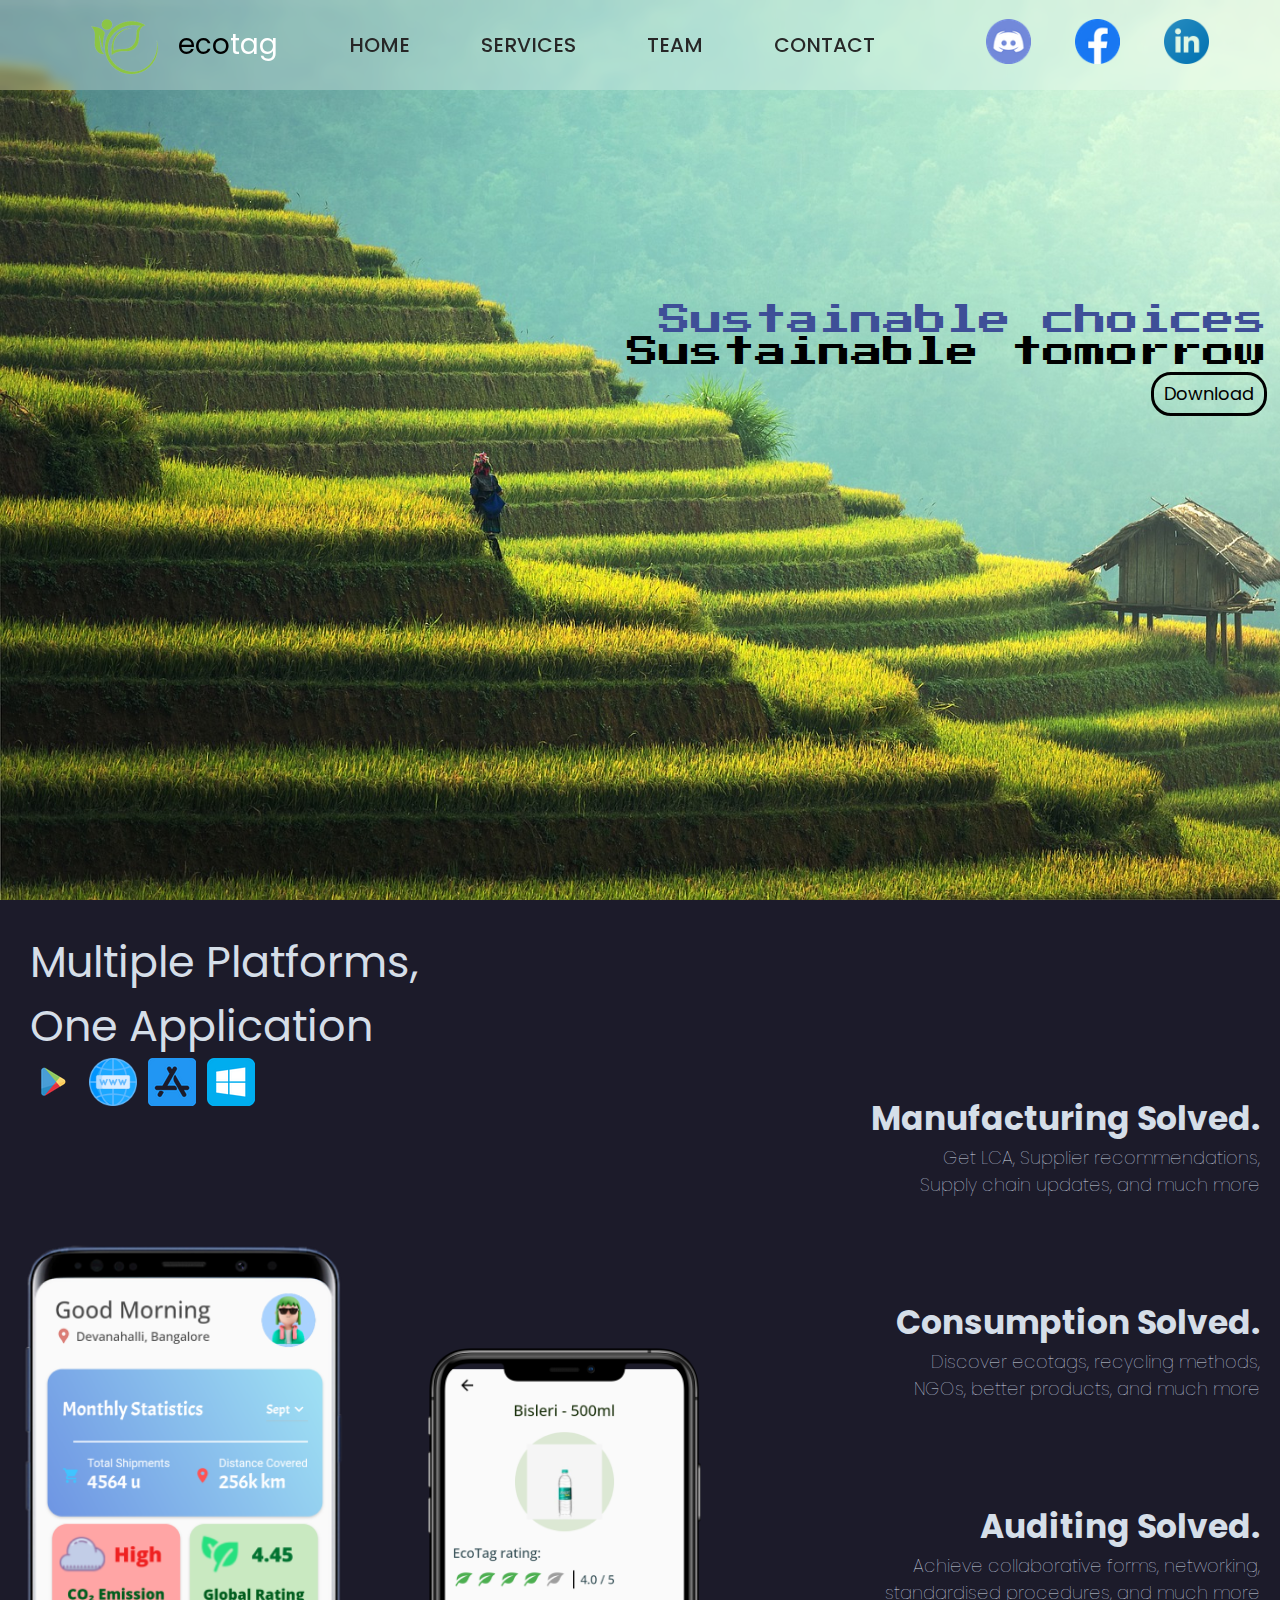
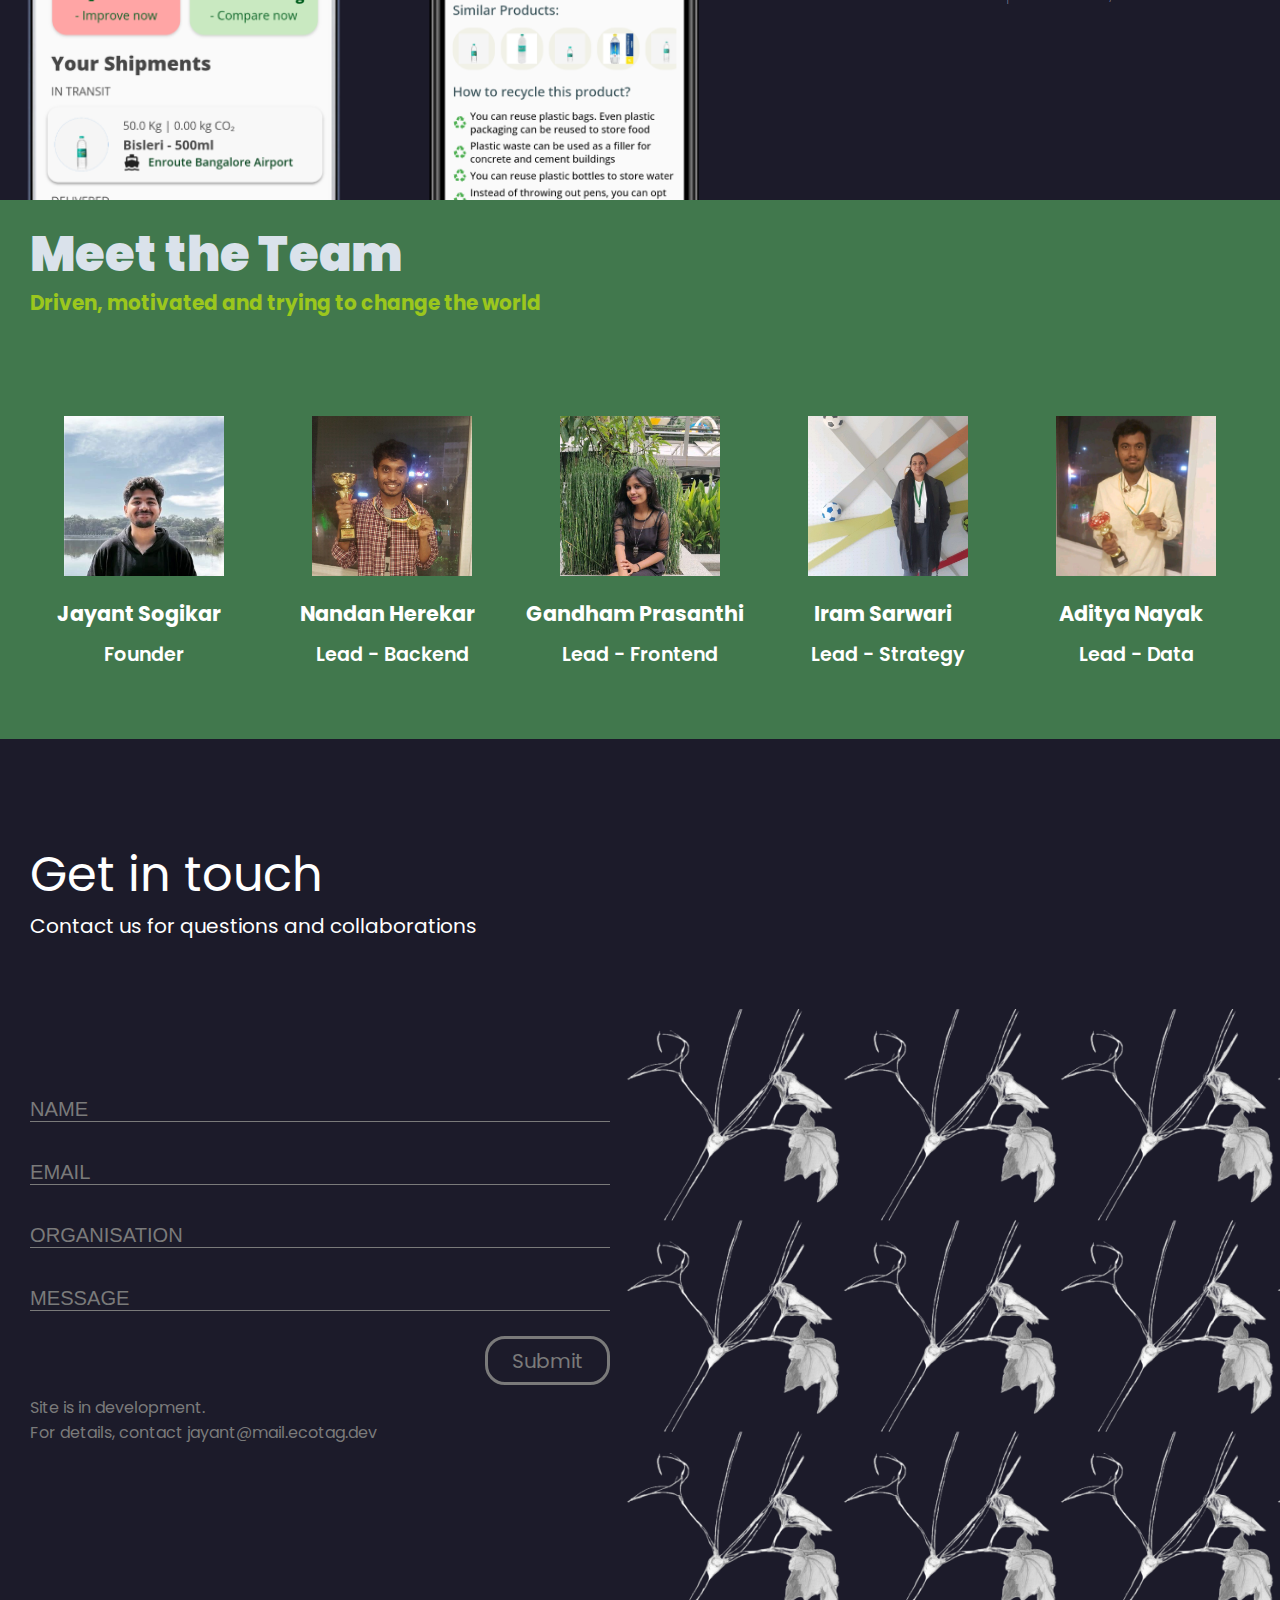
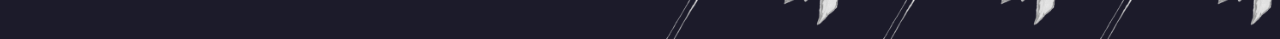
==== commit 2afdb7cb: "Final touches" ====
--- a/index.html
+++ b/index.html
@@ -9,6 +9,7 @@
     <title>Ecotag</title>
     <link href='https://fonts.googleapis.com/css?family=Poppins|Press+Start+2P' rel='stylesheet'>
     <link href='https://fonts.googleapis.com/css?family=Poppins:100' rel='stylesheet'>
+    <link href='https://fonts.googleapis.com/css?family=Poppins:600' rel='stylesheet'>
     <link rel="stylesheet" href="https://cdnjs.cloudflare.com/ajax/libs/font-awesome/6.3.0/css/all.min.css"
         integrity="sha512-SzlrxWUlpfuzQ+pcUCosxcglQRNAq/DZjVsC0lE40xsADsfeQoEypE+enwcOiGjk/bSuGGKHEyjSoQ1zVisanQ=="
         crossorigin="anonymous" referrerpolicy="no-referrer" />
@@ -194,6 +195,9 @@
                 <div class="app-form-group buttons">
                     <button class="app-form-button">Submit</button>
                 </div>
+                <div class="final-msg">
+                    <p>Site is in development.<br>For details, contact jayant@mail.ecotag.dev</p>
+                </div>
             </div>
         </div>
         <div class="conright">
@@ -201,28 +205,6 @@
         </div>
     </div>
     </section>
-    <script>
-        const sections = document.querySelectorAll(".section");
-        let currentSectionIndex = 0;
-
-        function scrollToNextSection() {
-            if (currentSectionIndex === sections.length - 1) return;
-            console.log("Hi");
-            console.log(currentSectionIndex);
-            currentSectionIndex++;
-            sections[currentSectionIndex].scrollIntoView({
-                "behavior" : "smooth"
-            });
-        }
-
-        window.addEventListener("wheel", event => {
-            const deltaY = event.deltaY;
-
-            if (deltaY > 0) {
-                scrollToNextSection();
-            }
-        });
-    </script>
 </body>
 
 </html>--- a/style.css
+++ b/style.css
@@ -319,6 +319,8 @@
 
 .text-blk {
 font-size: calc(15px + 0.4vw);
+font-weight: bold;
+color: #DAE2EB;
   /* padding: 10px;
   line-height: 25px; */
 }
@@ -339,6 +341,7 @@
 
 .outer-container {
   width: 100vw;
+  background-color: #41784D;
   /* height:100vh; */
 }
 
@@ -359,16 +362,17 @@
 
 .sub-heading-text {
   line-height: 26px;
-  color: rgb(122, 122, 122);
+  color:#9BC71D;
   padding: 0px;
-  margin-bottom: 10%;
+  font-weight: bold;
   padding: 0px 10px;
 }
 
 .name {
-  font-size: 1.5rem;
-  font-weight: 800;
+  font-size: 1.3rem;
+  font-weight: bold;
   /* line-height: 24px; */
+  color: #ffffff;
   padding-top: 15px;
   padding-right: 10px;
   padding-bottom: 5px;
@@ -377,9 +381,9 @@
 
 .position {
   font-size: 1.2rem;
-  padding-top: 10px;
-  padding-right: 10px;
-  padding-bottom: 10px;
+  color: #ffffff;
+  font-weight: 600;
+  padding-top: 6px;
   text-align: center;
 }
 
@@ -415,6 +419,13 @@
   display: flex;
   flex-wrap: wrap;
   justify-content: space-around;
+  margin-top: 10vh;
+}
+
+.final-msg {
+  color: #7A7A7A;
+  margin-top: 10px;
+  font-size: 1rem;
 }
 /* 
 @media (max-width: 1024px) {
